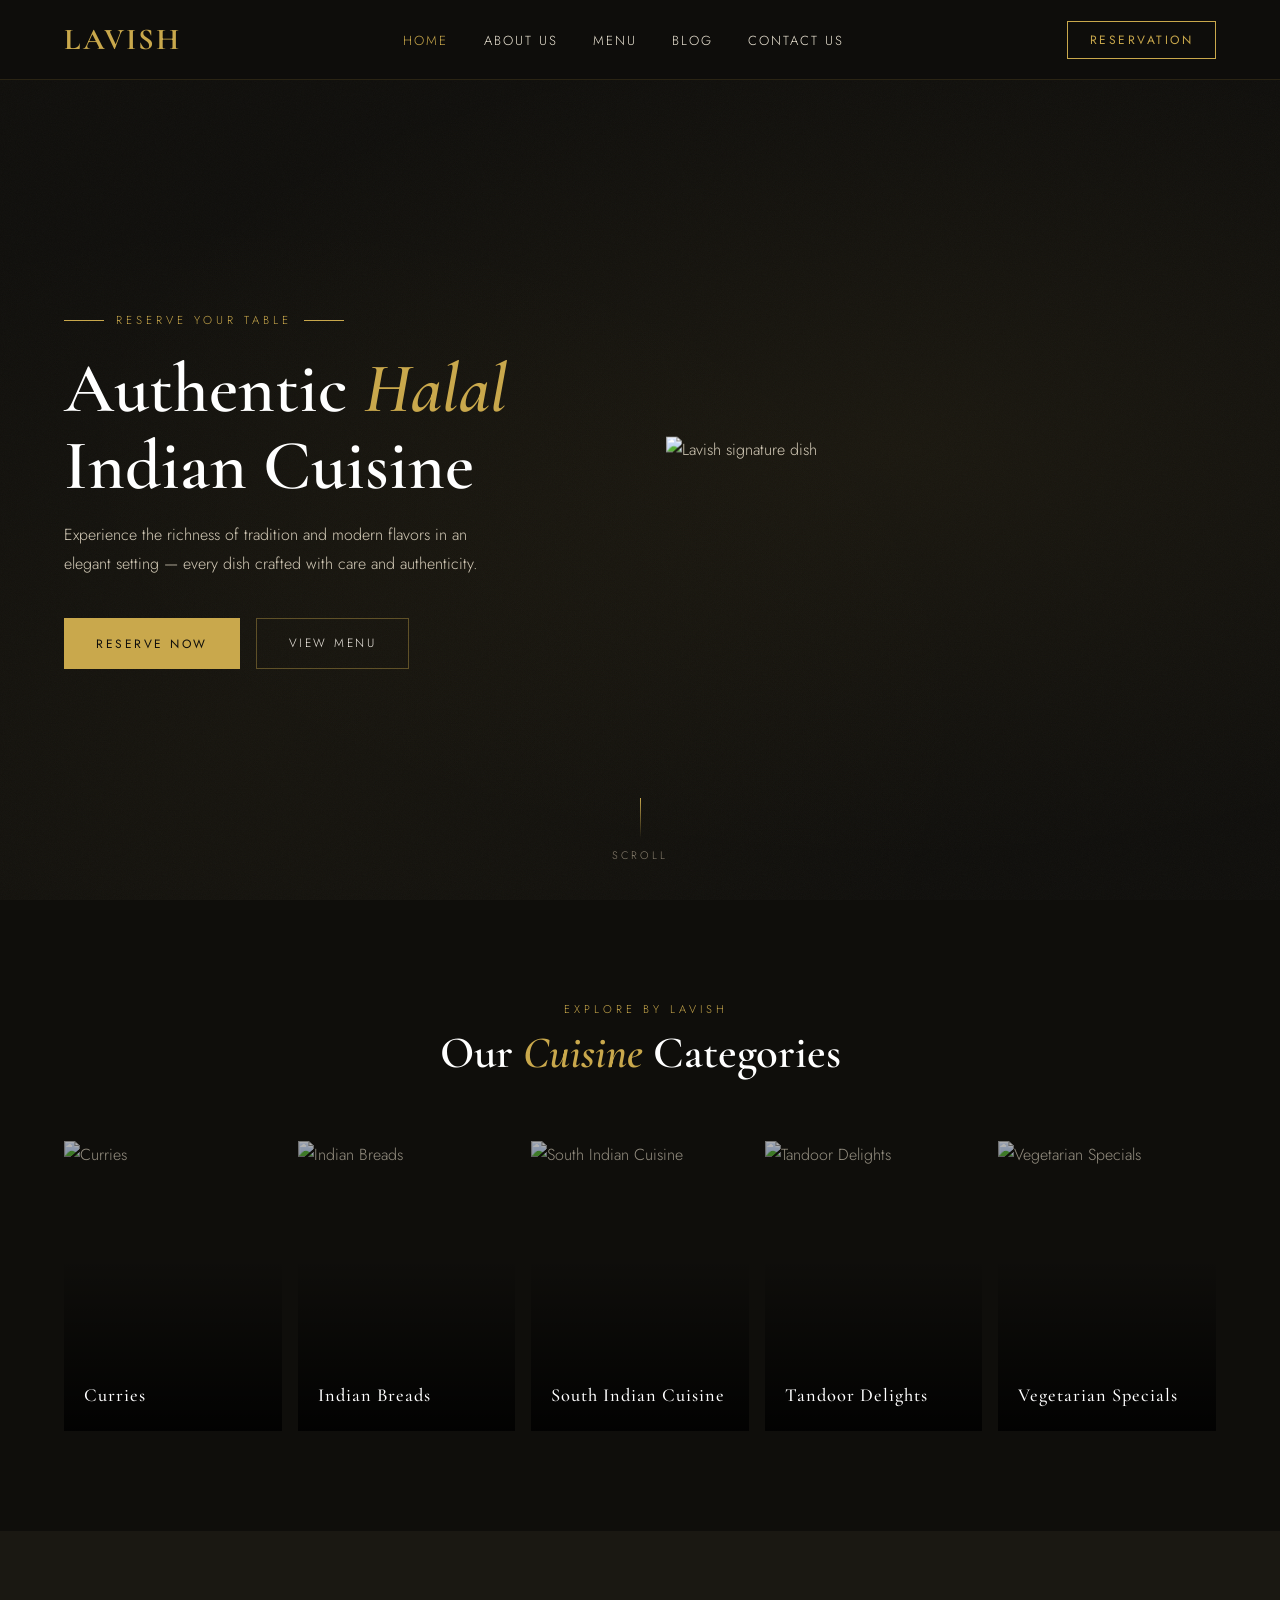
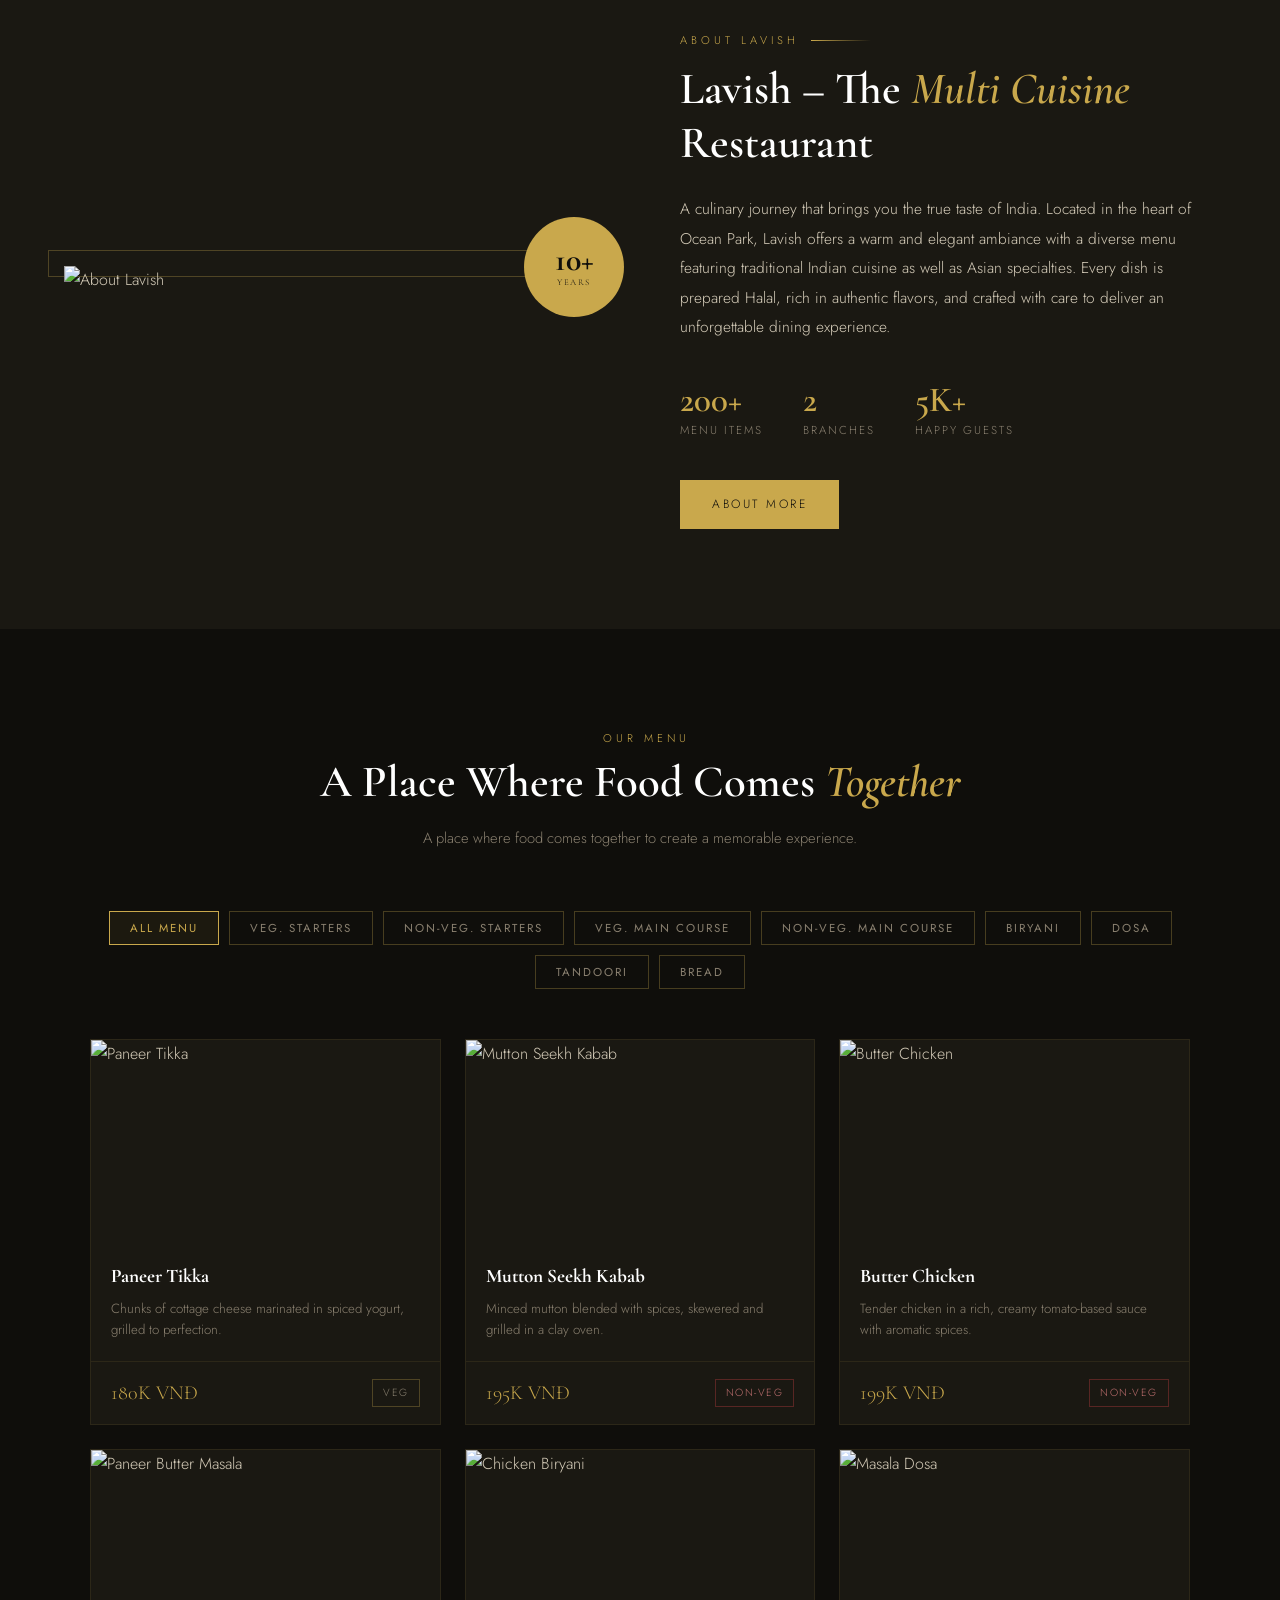
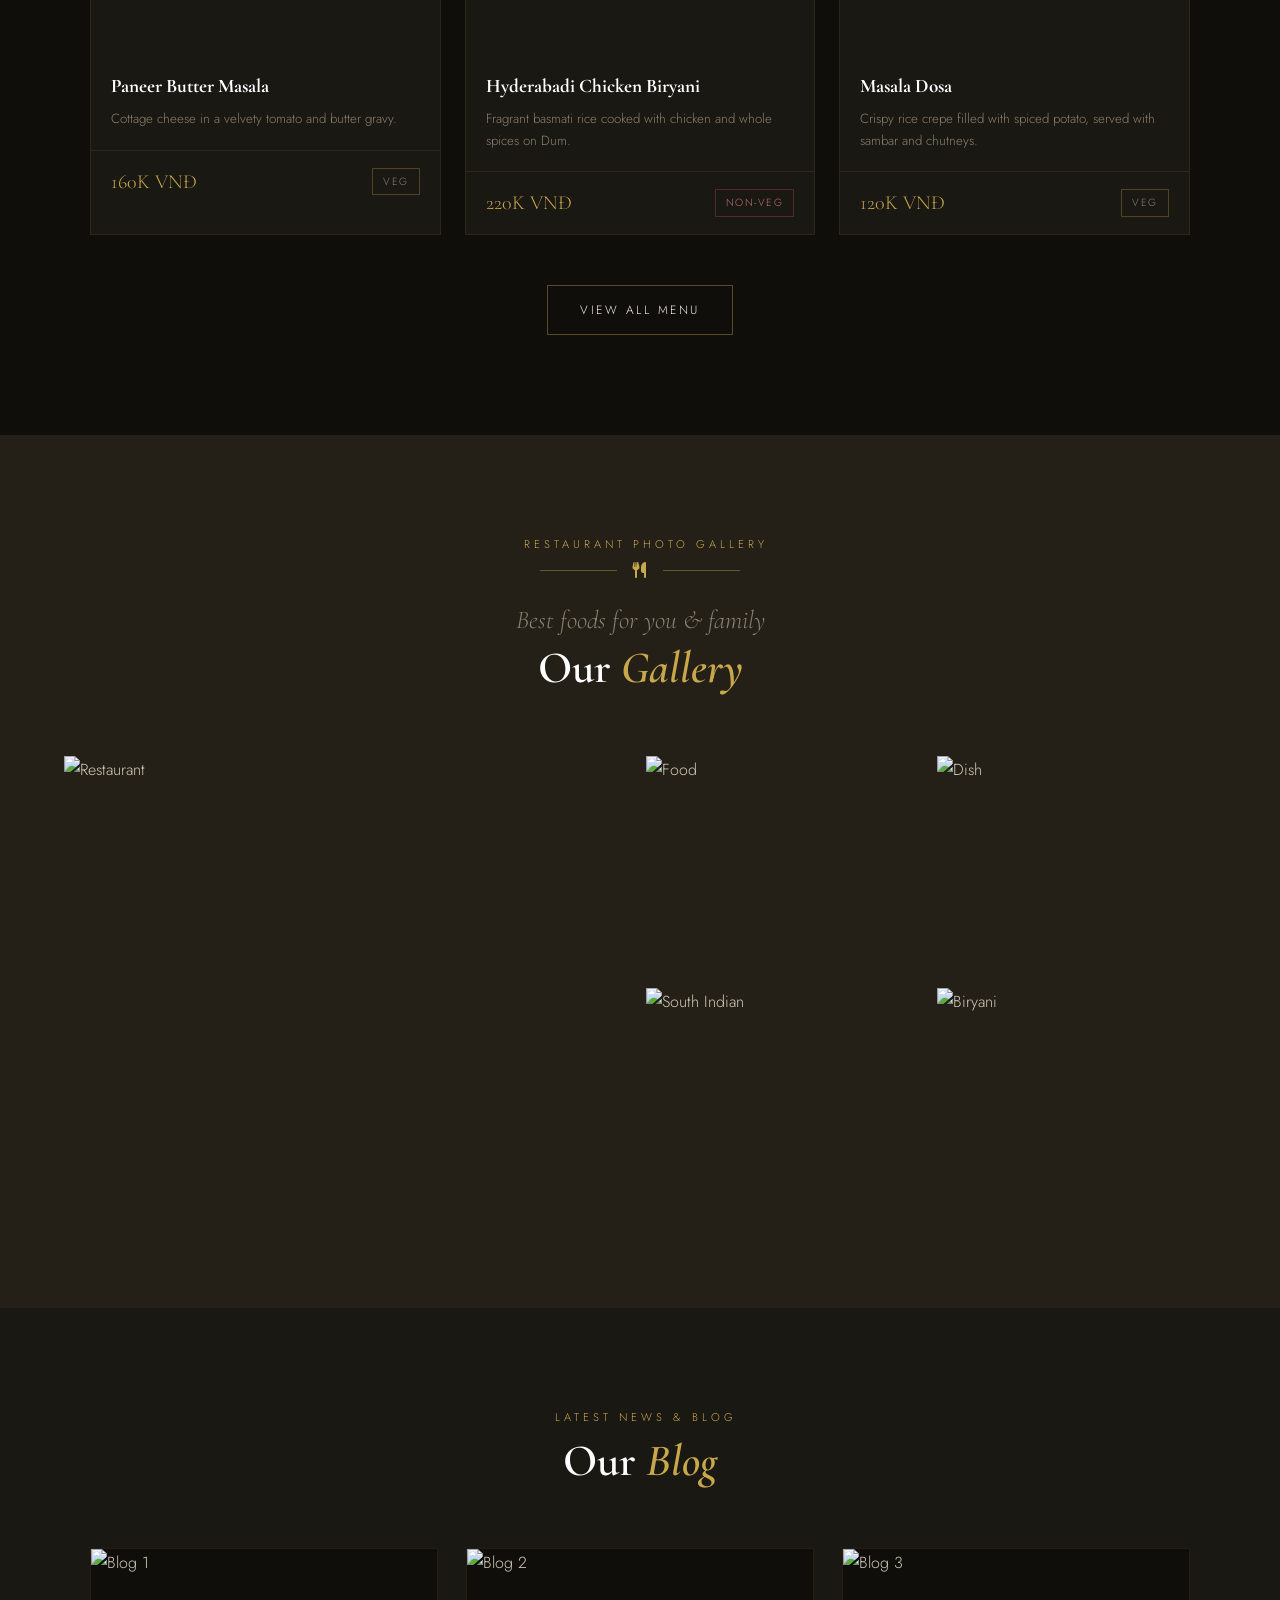
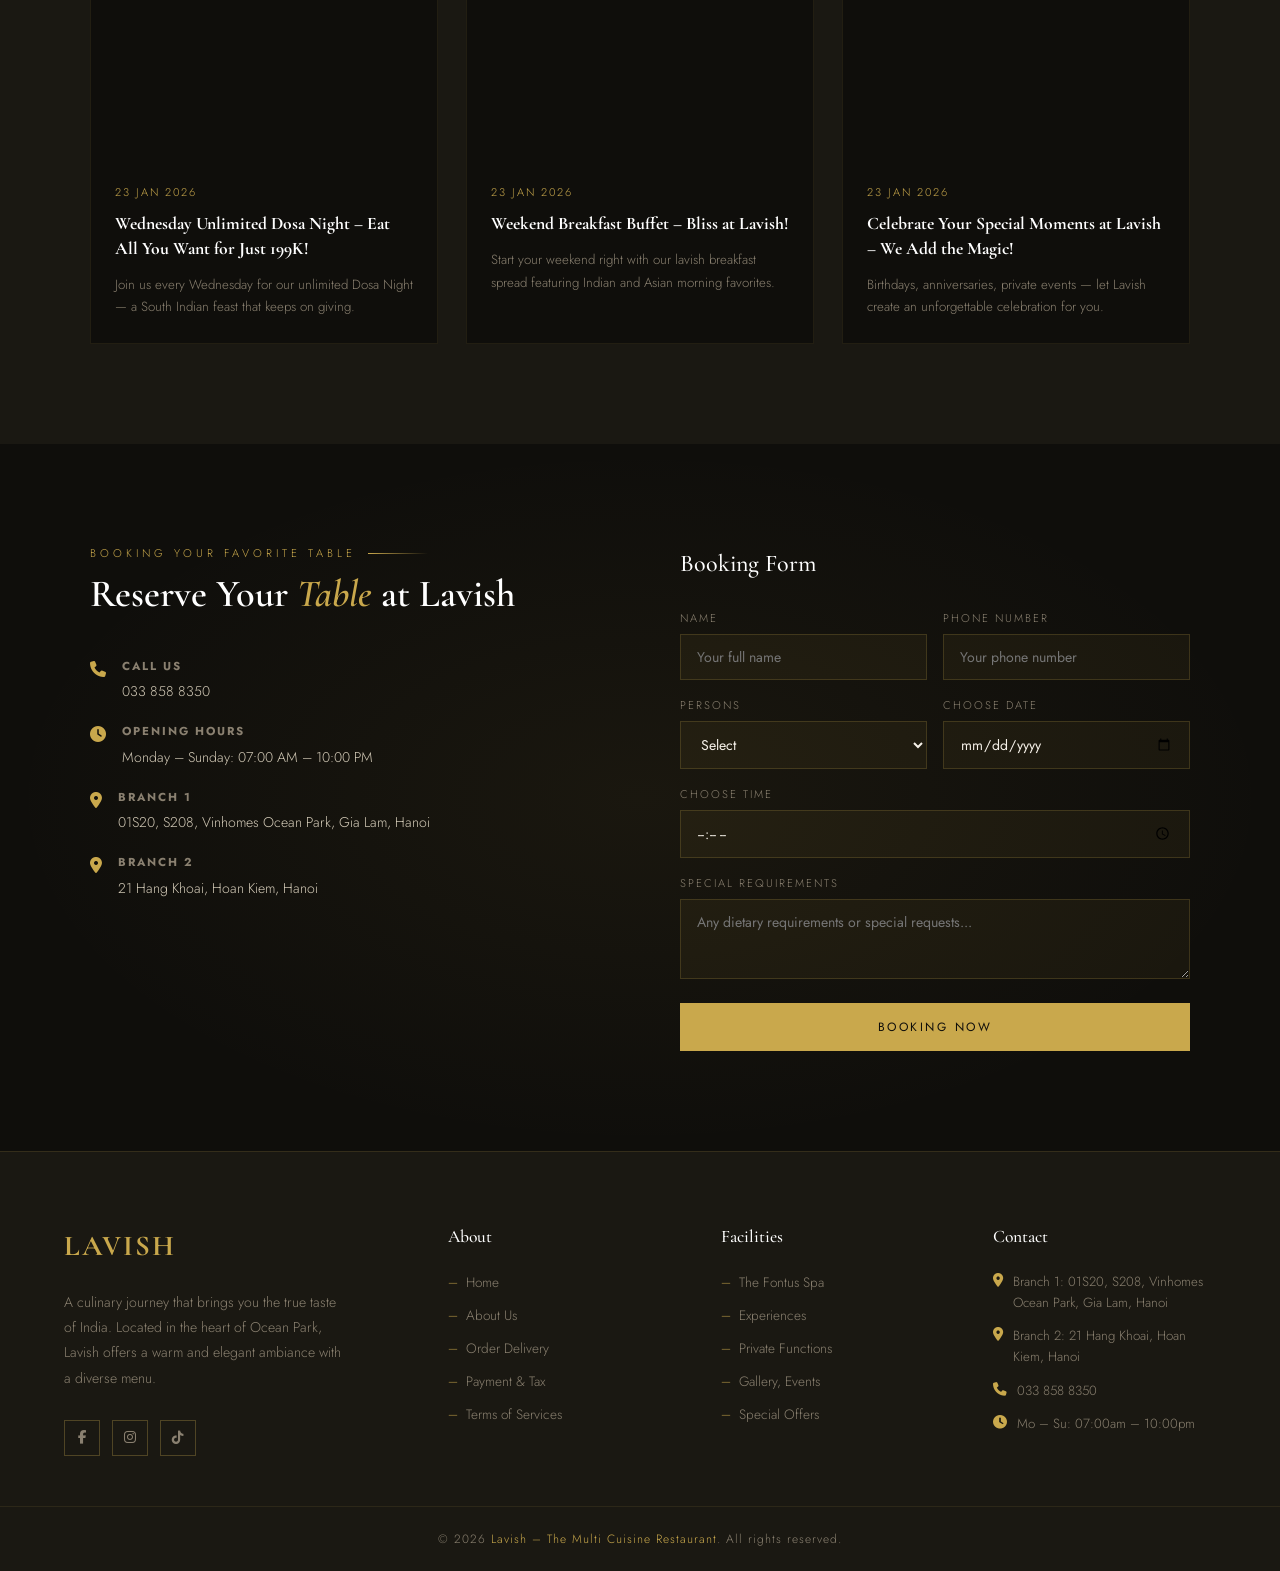
==== index.html @ af203fec "Add files via upload Testing" ====
<!DOCTYPE html>
<html lang="en">

<head>
  <meta charset="UTF-8" />
  <meta name="viewport" content="width=device-width, initial-scale=1.0" />
  <title>Lavish – The Multi Cuisine Restaurant</title>
  <link
    href="https://fonts.googleapis.com/css2?family=Cormorant+Garamond:ital,wght@0,400;0,500;0,600;0,700;1,400;1,600&family=Jost:wght@300;400;500;600&display=swap"
    rel="stylesheet" />
  <link rel="stylesheet" href="https://cdnjs.cloudflare.com/ajax/libs/font-awesome/6.5.0/css/all.min.css" />
  <link rel="stylesheet" href="style.css" />
</head>

<body>

  <nav id="navbar">
    <div class="nav-logo"><span>LAVISH</span></div>
    <ul class="nav-links">
      <li><a href="index.html">Home</a></li>
      <li><a href="about.html">About Us</a></li>
      <li><a href="menu.html">Menu</a></li>
      <li><a href="blog.html">Blog</a></li>
      <li><a href="contact.html">Contact Us</a></li>
    </ul>
    <button class="nav-reserve" onclick="openModal()">RESERVATION</button>
    <div class="hamburger" onclick="toggleMobile()"><span></span><span></span><span></span></div>
  </nav>

  <!-- HERO -->
  <section class="hero" id="home">
    <div class="hero-bg"></div>
    <div class="hero-grain"></div>
    <div class="hero-content">
      <div class="hero-eyebrow"><span>Reserve Your Table</span></div>
      <h1>Authentic <em>Halal</em><br>Indian Cuisine</h1>
      <p>Experience the richness of tradition and modern flavors in an elegant setting — every dish crafted with care
        and authenticity.</p>
      <div class="hero-btns">
        <button class="btn-primary" onclick="openModal()">Reserve Now</button>
        <a href="menu.html" class="btn-outline">View Menu</a>
      </div>
    </div>
    <div class="hero-image">
      <img src="images/img-best.png" alt="Lavish signature dish" />
    </div>
    <div class="hero-scroll">
      <div class="scroll-line"></div><span>Scroll</span>
    </div>
  </section>

  <!-- EXPLORE -->
  <section class="explore" id="explore">
    <div class="explore-header reveal">
      <div class="section-eyebrow"><span>Explore by Lavish</span></div>
      <h2 class="section-title">Our <em>Cuisine</em> Categories</h2>
    </div>
    <div class="explore-grid reveal">
      <div class="explore-card">
        <img src="images/Curries-1.jpg" alt="Curries" />
        <div class="explore-card-overlay">
          <h3>Curries</h3>
        </div>
      </div>
      <div class="explore-card">
        <img src="images/Indian-breads-2.jpg" alt="Indian Breads" />
        <div class="explore-card-overlay">
          <h3>Indian Breads</h3>
        </div>
      </div>
      <div class="explore-card">
        <img src="images/South-Indian-Cuisine-3.jpg" alt="South Indian Cuisine" />
        <div class="explore-card-overlay">
          <h3>South Indian Cuisine</h3>
        </div>
      </div>
      <div class="explore-card">
        <img src="images/Tandoor-Delights-1.jpg" alt="Tandoor Delights" />
        <div class="explore-card-overlay">
          <h3>Tandoor Delights</h3>
        </div>
      </div>
      <div class="explore-card">
        <img src="images/Vegetarian-Specials-1.jpg" alt="Vegetarian Specials" />
        <div class="explore-card-overlay">
          <h3>Vegetarian Specials</h3>
        </div>
      </div>
    </div>
  </section>

  <!-- ABOUT -->
  <section class="about" id="about">
    <div class="about-inner">
      <div class="about-image reveal">
        <img src="images/Group-1000002302-scaled.jpg" alt="About Lavish" />
        <div class="about-badge"><span class="num">10+</span><span class="label">Years</span></div>
      </div>
      <div class="about-text reveal">
        <div class="section-eyebrow"><span>About Lavish</span></div>
        <h2 class="section-title">Lavish – The <em>Multi Cuisine</em> Restaurant</h2>
        <p>A culinary journey that brings you the true taste of India. Located in the heart of Ocean Park, Lavish offers
          a warm and elegant ambiance with a diverse menu featuring traditional Indian cuisine as well as Asian
          specialties. Every dish is prepared Halal, rich in authentic flavors, and crafted with care to deliver an
          unforgettable dining experience.</p>
        <div class="about-stats">
          <div class="stat-item">
            <div class="stat-num">200+</div>
            <div class="stat-label">Menu Items</div>
          </div>
          <div class="stat-item">
            <div class="stat-num">2</div>
            <div class="stat-label">Branches</div>
          </div>
          <div class="stat-item">
            <div class="stat-num">5K+</div>
            <div class="stat-label">Happy Guests</div>
          </div>
        </div>
        <a href="about.html" class="btn-primary">About More</a>
      </div>
    </div>
  </section>

  <!-- MENU PREVIEW -->
  <section class="menu-section" id="menu">
    <div class="menu-header reveal">
      <div class="section-eyebrow"><span>Our Menu</span></div>
      <h2 class="section-title">A Place Where Food Comes <em>Together</em></h2>
      <p>A place where food comes together to create a memorable experience.</p>
    </div>
    <div class="menu-tags reveal">
      <button class="menu-tag active" data-filter="all">All Menu</button>
      <button class="menu-tag" data-filter="veg starters">Veg. Starters</button>
      <button class="menu-tag" data-filter="non veg starters">Non-Veg. Starters</button>
      <button class="menu-tag" data-filter="veg main course">Veg. Main Course</button>
      <button class="menu-tag" data-filter="non veg main course">Non-Veg. Main Course</button>
      <button class="menu-tag" data-filter="biryani">Biryani</button>
      <button class="menu-tag" data-filter="dosa">Dosa</button>
      <button class="menu-tag" data-filter="tandoori">Tandoori</button>
      <button class="menu-tag" data-filter="bread">Bread</button>
    </div>
    <div class="menu-grid reveal">
      <div class="menu-card" data-category="veg starters">
        <div class="menu-card-img"><img src="images/paneer-tikka.png" alt="Paneer Tikka" /></div>
        <div class="menu-card-body">
          <h4>Paneer Tikka</h4>
          <p>Chunks of cottage cheese marinated in spiced yogurt, grilled to perfection.</p>
        </div>
        <div class="menu-card-footer"><span class="menu-price">180K VNĐ</span><span class="menu-tag-badge">Veg</span>
        </div>
      </div>
      <div class="menu-card" data-category="non veg starters">
        <div class="menu-card-img"><img src="images/mutton-seek-kebab.png" alt="Mutton Seekh Kabab" /></div>
        <div class="menu-card-body">
          <h4>Mutton Seekh Kabab</h4>
          <p>Minced mutton blended with spices, skewered and grilled in a clay oven.</p>
        </div>
        <div class="menu-card-footer"><span class="menu-price">195K VNĐ</span><span
            class="menu-tag-badge non-veg">Non-Veg</span></div>
      </div>
      <div class="menu-card" data-category="non veg main course">
        <div class="menu-card-img"><img src="images/butter-chicken-masala.png" alt="Butter Chicken" /></div>
        <div class="menu-card-body">
          <h4>Butter Chicken</h4>
          <p>Tender chicken in a rich, creamy tomato-based sauce with aromatic spices.</p>
        </div>
        <div class="menu-card-footer"><span class="menu-price">199K VNĐ</span><span
            class="menu-tag-badge non-veg">Non-Veg</span></div>
      </div>
      <div class="menu-card" data-category="veg main course">
        <div class="menu-card-img"><img src="images/paneer-butter-masala.png" alt="Paneer Butter Masala" /></div>
        <div class="menu-card-body">
          <h4>Paneer Butter Masala</h4>
          <p>Cottage cheese in a velvety tomato and butter gravy.</p>
        </div>
        <div class="menu-card-footer"><span class="menu-price">160K VNĐ</span><span class="menu-tag-badge">Veg</span>
        </div>
      </div>
      <div class="menu-card" data-category="biryani">
        <div class="menu-card-img"><img src="images/chicken-biryani.png" alt="Chicken Biryani" /></div>
        <div class="menu-card-body">
          <h4>Hyderabadi Chicken Biryani</h4>
          <p>Fragrant basmati rice cooked with chicken and whole spices on Dum.</p>
        </div>
        <div class="menu-card-footer"><span class="menu-price">220K VNĐ</span><span
            class="menu-tag-badge non-veg">Non-Veg</span></div>
      </div>
      <div class="menu-card" data-category="dosa">
        <div class="menu-card-img"><img src="images/Masala-Dosa-1.png" alt="Masala Dosa" /></div>
        <div class="menu-card-body">
          <h4>Masala Dosa</h4>
          <p>Crispy rice crepe filled with spiced potato, served with sambar and chutneys.</p>
        </div>
        <div class="menu-card-footer"><span class="menu-price">120K VNĐ</span><span class="menu-tag-badge">Veg</span>
        </div>
      </div>
    </div>
    <div class="menu-view-all reveal"><a href="menu.html" class="btn-outline">View All Menu</a></div>
  </section>

  <!-- GALLERY -->
  <section class="gallery" id="gallery">
    <div class="gallery-header reveal">
      <div class="section-eyebrow"><span>Restaurant Photo Gallery</span></div>
      <div class="gold-divider"><i class="fas fa-utensils"></i></div>
      <p
        style="font-family:var(--font-display);font-size:clamp(1.2rem,2vw,1.6rem);color:var(--text-muted);font-style:italic;">
        Best foods for you &amp; family</p>
      <h2 class="section-title">Our <em>Gallery</em></h2>
    </div>
    <div class="gallery-grid reveal">
      <div class="gallery-item"><img src="images/Group-1000002302-scaled.jpg" alt="Restaurant" />
        <div class="gallery-overlay"><i class="fas fa-expand"></i></div>
      </div>
      <div class="gallery-item"><img src="images/Tandoor-Delights-1.jpg" alt="Food" />
        <div class="gallery-overlay"><i class="fas fa-expand"></i></div>
      </div>
      <div class="gallery-item"><img src="images/Vegetarian-Specials-1.jpg" alt="Dish" />
        <div class="gallery-overlay"><i class="fas fa-expand"></i></div>
      </div>
      <div class="gallery-item"><img src="images/South-Indian-Cuisine-3.jpg" alt="South Indian" />
        <div class="gallery-overlay"><i class="fas fa-expand"></i></div>
      </div>
      <div class="gallery-item"><img src="images/chicken-biryani.png" alt="Biryani" />
        <div class="gallery-overlay"><i class="fas fa-expand"></i></div>
      </div>
    </div>
  </section>

  <!-- BLOG -->
  <section class="blog" id="blog">
    <div class="blog-header reveal">
      <div class="section-eyebrow"><span>Latest News &amp; Blog</span></div>
      <h2 class="section-title">Our <em>Blog</em></h2>
    </div>
    <div class="blog-grid reveal">
      <div class="blog-card">
        <div class="blog-card-img"><img src="images/blog-3.jpg" alt="Blog 1" />
        </div>
        <div class="blog-card-body">
          <div class="blog-date">23 Jan 2026</div>
          <h4><a href="blog.html">Wednesday Unlimited Dosa Night – Eat All You Want for Just 199K!</a></h4>
          <p>Join us every Wednesday for our unlimited Dosa Night — a South Indian feast that keeps on giving.</p>
        </div>
      </div>
      <div class="blog-card">
        <div class="blog-card-img"><img src="images/blog-2.jpg" alt="Blog 2" />
        </div>
        <div class="blog-card-body">
          <div class="blog-date">23 Jan 2026</div>
          <h4><a href="blog.html">Weekend Breakfast Buffet – Bliss at Lavish!</a></h4>
          <p>Start your weekend right with our lavish breakfast spread featuring Indian and Asian morning favorites.</p>
        </div>
      </div>
      <div class="blog-card">
        <div class="blog-card-img"><img src="images/blog-1.jpg" alt="Blog 3" />
        </div>
        <div class="blog-card-body">
          <div class="blog-date">23 Jan 2026</div>
          <h4><a href="blog.html">Celebrate Your Special Moments at Lavish – We Add the Magic!</a></h4>
          <p>Birthdays, anniversaries, private events — let Lavish create an unforgettable celebration for you.</p>
        </div>
      </div>
    </div>
  </section>

  <!-- BOOKING -->
  <section class="booking" id="contact">
    <div class="booking-inner">
      <div class="booking-info reveal">
        <div class="section-eyebrow"><span>Booking Your Favorite Table</span></div>
        <h2>Reserve Your <em>Table</em> at Lavish</h2>
        <div class="booking-details">
          <div class="booking-detail-item"><i class="fas fa-phone"></i>
            <div>
              <h5>Call Us</h5>
              <p>033 858 8350</p>
            </div>
          </div>
          <div class="booking-detail-item"><i class="fas fa-clock"></i>
            <div>
              <h5>Opening Hours</h5>
              <p>Monday – Sunday: 07:00 AM – 10:00 PM</p>
            </div>
          </div>
          <div class="booking-detail-item"><i class="fas fa-map-marker-alt"></i>
            <div>
              <h5>Branch 1</h5>
              <p>01S20, S208, Vinhomes Ocean Park, Gia Lam, Hanoi</p>
            </div>
          </div>
          <div class="booking-detail-item"><i class="fas fa-map-marker-alt"></i>
            <div>
              <h5>Branch 2</h5>
              <p>21 Hang Khoai, Hoan Kiem, Hanoi</p>
            </div>
          </div>
        </div>
      </div>
      <div class="booking-form reveal">
        <h3>Booking Form</h3>
        <div class="form-row">
          <div class="form-group"><label>Name</label><input type="text" placeholder="Your full name" /></div>
          <div class="form-group"><label>Phone Number</label><input type="tel" placeholder="Your phone number" /></div>
        </div>
        <div class="form-row">
          <div class="form-group"><label>Persons</label><select>
              <option value="">Select</option>
              <option>1</option>
              <option>2</option>
              <option>3</option>
              <option>4</option>
              <option>5</option>
              <option>5+</option>
            </select></div>
          <div class="form-group"><label>Choose Date</label><input type="date" /></div>
        </div>
        <div class="form-group"><label>Choose Time</label><input type="time" min="07:00" max="22:00" /></div>
        <div class="form-group"><label>Special Requirements</label><textarea
            placeholder="Any dietary requirements or special requests..."></textarea></div>
        <button class="btn-book" onclick="handleBooking()">Booking Now</button>
      </div>
    </div>
  </section>

  <!-- FOOTER -->
  <footer>
    <div class="footer-main">
      <div class="footer-brand">
        <div class="footer-brand-name">LAVISH</div>
        <p>A culinary journey that brings you the true taste of India. Located in the heart of Ocean Park, Lavish offers
          a warm and elegant ambiance with a diverse menu.</p>
        <div class="social-links">
          <a href="https://www.facebook.com/LavishOceanPark" class="social-link" target="_blank"><i
              class="fab fa-facebook-f"></i></a>
          <a href="https://www.instagram.com/lavishthemulticuisine" class="social-link" target="_blank"><i
              class="fab fa-instagram"></i></a>
          <a href="https://www.tiktok.com/@lavishthemulticuisine" class="social-link" target="_blank"><i
              class="fab fa-tiktok"></i></a>
        </div>
      </div>
      <div class="footer-col">
        <h4>About</h4>
        <ul>
          <li><a href="index.html">Home</a></li>
          <li><a href="about.html">About Us</a></li>
          <li><a href="#">Order Delivery</a></li>
          <li><a href="#">Payment &amp; Tax</a></li>
          <li><a href="#">Terms of Services</a></li>
        </ul>
      </div>
      <div class="footer-col">
        <h4>Facilities</h4>
        <ul>
          <li><a href="#">The Fontus Spa</a></li>
          <li><a href="#">Experiences</a></li>
          <li><a href="#">Private Functions</a></li>
          <li><a href="#">Gallery, Events</a></li>
          <li><a href="#">Special Offers</a></li>
        </ul>
      </div>
      <div class="footer-col">
        <h4>Contact</h4>
        <div class="footer-contact-item"><i class="fas fa-map-marker-alt"></i><span>Branch 1: 01S20, S208, Vinhomes
            Ocean Park, Gia Lam, Hanoi</span></div>
        <div class="footer-contact-item"><i class="fas fa-map-marker-alt"></i><span>Branch 2: 21 Hang Khoai, Hoan Kiem,
            Hanoi</span></div>
        <div class="footer-contact-item"><i class="fas fa-phone"></i><span>033 858 8350</span></div>
        <div class="footer-contact-item"><i class="fas fa-clock"></i><span>Mo – Su: 07:00am – 10:00pm</span></div>
      </div>
    </div>
    <div class="footer-bottom">&copy; 2026 <a href="#">Lavish – The Multi Cuisine Restaurant</a>. All rights reserved.
    </div>
  </footer>

  <!-- MODAL -->
  <div class="modal-overlay" id="reservationModal" onclick="closeModalOutside(event)">
    <div class="modal">
      <button class="modal-close" onclick="closeModal()">&times;</button>
      <h3>Reserve Your Table</h3>
      <p>Fill in your details and we'll confirm your reservation shortly.</p>
      <div class="booking-form" style="gap:14px;">
        <div class="form-row">
          <div class="form-group"><label>Name</label><input type="text" placeholder="Your full name" /></div>
          <div class="form-group"><label>Phone</label><input type="tel" placeholder="Your phone" /></div>
        </div>
        <div class="form-row">
          <div class="form-group"><label>Persons</label><select>
              <option>1</option>
              <option>2</option>
              <option>3</option>
              <option>4</option>
              <option>5+</option>
            </select></div>
          <div class="form-group"><label>Date</label><input type="date" /></div>
        </div>
        <div class="form-group"><label>Time</label><input type="time" min="07:00" max="22:00" /></div>
        <div class="form-group"><label>Special Requirements</label><textarea placeholder="Any requests..."
            style="min-height:60px;"></textarea></div>
        <button class="btn-book" onclick="handleModalBooking()">Booking Now</button>
      </div>
    </div>
  </div>

  <script src="script.js"></script>
</body>

</html>
---- style.css ----
:root {
    --gold: #C9A84C;
    --gold-light: #e8c97a;
    --dark: #0f0e0b;
    --dark2: #1a1812;
    --dark3: #242018;
    --cream: #f5f0e8;
    --cream2: #ede6d6;
    --text: #d4cbb8;
    --text-muted: #8a8070;
    --white: #ffffff;
    --font-display: 'Cormorant Garamond', serif;
    --font-body: 'Jost', sans-serif;
}

*,
*::before,
*::after {
    box-sizing: border-box;
    margin: 0;
    padding: 0;
}

html {
    scroll-behavior: smooth;
    scroll-padding-top: 80px;
}

body {
    background: var(--dark);
    color: var(--text);
    font-family: var(--font-body);
    font-weight: 300;
    line-height: 1.7;
    overflow-x: hidden;
}

nav {
    position: fixed;
    top: 0;
    left: 0;
    right: 0;
    z-index: 1000;
    display: flex;
    align-items: center;
    justify-content: space-between;
    padding: 0 5%;
    height: 80px;
    background: rgba(15, 14, 11, 0.92);
    backdrop-filter: blur(12px);
    border-bottom: 1px solid rgba(201, 168, 76, 0.15);
    transition: all 0.4s;
}

nav.scrolled {
    height: 64px;
    background: rgba(10, 9, 7, 0.97);
}

.nav-logo span {
    font-family: var(--font-display);
    font-size: 1.9rem;
    font-weight: 700;
    color: var(--gold);
    letter-spacing: 2px;
}

.nav-links {
    display: flex;
    gap: 2.2rem;
    list-style: none;
}

.nav-links a {
    color: var(--cream2);
    font-size: 0.82rem;
    letter-spacing: 2px;
    text-transform: uppercase;
    text-decoration: none;
    position: relative;
    padding-bottom: 4px;
    transition: color 0.3s;
}

.nav-links a::after {
    content: '';
    position: absolute;
    bottom: 0;
    left: 0;
    width: 0;
    height: 1px;
    background: var(--gold);
    transition: width 0.3s;
}

.nav-links a:hover {
    color: var(--gold);
}

.nav-links a:hover::after {
    width: 100%;
}

.nav-reserve {
    background: transparent;
    border: 1px solid var(--gold);
    color: var(--gold);
    font-family: var(--font-body);
    font-size: 0.75rem;
    letter-spacing: 2.5px;
    text-transform: uppercase;
    padding: 9px 22px;
    cursor: pointer;
    transition: all 0.3s;
}

.nav-reserve:hover {
    background: var(--gold);
    color: var(--dark);
}

.hamburger {
    display: none;
    flex-direction: column;
    gap: 5px;
    cursor: pointer;
}

.hamburger span {
    width: 24px;
    height: 1px;
    background: var(--cream);
    transition: all 0.3s;
}

.hero {
    min-height: 100vh;
    position: relative;
    display: flex;
    align-items: center;
    background: var(--dark);
    overflow: hidden;
    padding: 80px 5% 0;
}

.hero-bg {
    position: absolute;
    inset: 0;
    background: radial-gradient(ellipse at 70% 50%, rgba(201, 168, 76, 0.06) 0%, transparent 65%), radial-gradient(ellipse at 20% 80%, rgba(201, 168, 76, 0.04) 0%, transparent 50%);
}

.hero-grain {
    position: absolute;
    inset: 0;
    opacity: 0.035;
    background-image: url("data:image/svg+xml,%3Csvg viewBox='0 0 256 256' xmlns='http://www.w3.org/2000/svg'%3E%3Cfilter id='n'%3E%3CfeTurbulence type='fractalNoise' baseFrequency='0.9' numOctaves='4'/%3E%3C/filter%3E%3Crect width='100%25' height='100%25' filter='url(%23n)'/%3E%3C/svg%3E");
    background-size: 200px;
}

.hero-content {
    position: relative;
    z-index: 2;
    max-width: 560px;
    animation: fadeUp 1s ease 0.3s both;
}

.hero-eyebrow {
    display: flex;
    align-items: center;
    gap: 12px;
    margin-bottom: 1.2rem;
}

.hero-eyebrow::before,
.hero-eyebrow::after {
    content: '';
    flex: 1;
    height: 1px;
    background: var(--gold);
    max-width: 40px;
}

.hero-eyebrow span {
    font-size: 0.72rem;
    letter-spacing: 4px;
    text-transform: uppercase;
    color: var(--gold);
}

.hero h1 {
    font-family: var(--font-display);
    font-size: clamp(2.8rem, 5.5vw, 5rem);
    font-weight: 600;
    line-height: 1.1;
    color: var(--white);
    margin-bottom: 1rem;
}

.hero h1 em {
    color: var(--gold);
    font-style: italic;
}

.hero p {
    font-size: 1rem;
    color: var(--text);
    max-width: 440px;
    margin-bottom: 2.5rem;
    line-height: 1.8;
}

.hero-btns {
    display: flex;
    gap: 1rem;
    flex-wrap: wrap;
}

.btn-primary {
    background: var(--gold);
    color: var(--dark);
    font-family: var(--font-body);
    font-size: 0.75rem;
    letter-spacing: 2.5px;
    text-transform: uppercase;
    padding: 14px 32px;
    border: none;
    cursor: pointer;
    transition: all 0.3s;
    text-decoration: none;
    display: inline-block;
}

.btn-primary:hover {
    background: var(--gold-light);
}

.btn-outline {
    background: transparent;
    color: var(--cream);
    border: 1px solid rgba(201, 168, 76, 0.4);
    font-family: var(--font-body);
    font-size: 0.75rem;
    letter-spacing: 2.5px;
    text-transform: uppercase;
    padding: 14px 32px;
    cursor: pointer;
    transition: all 0.3s;
    text-decoration: none;
    display: inline-block;
}

.btn-outline:hover {
    border-color: var(--gold);
    color: var(--gold);
}

.hero-image {
    position: absolute;
    right: 3%;
    top: 50%;
    transform: translateY(-50%);
    width: clamp(340px, 45%, 620px);
    animation: fadeIn 1.2s ease 0.6s both;
}

.hero-image img {
    width: 100%;
    filter: drop-shadow(0 30px 80px rgba(201, 168, 76, 0.15));
}

.hero-scroll {
    position: absolute;
    bottom: 36px;
    left: 50%;
    transform: translateX(-50%);
    display: flex;
    flex-direction: column;
    align-items: center;
    gap: 8px;
    color: var(--text-muted);
    font-size: 0.68rem;
    letter-spacing: 3px;
    text-transform: uppercase;
    animation: fadeIn 2s ease 1s both;
}

.scroll-line {
    width: 1px;
    height: 40px;
    background: linear-gradient(to bottom, var(--gold), transparent);
    animation: scrollPulse 2s ease-in-out infinite;
}

.section-eyebrow {
    display: flex;
    align-items: center;
    gap: 12px;
    margin-bottom: 0.5rem;
}

.section-eyebrow span {
    font-size: 0.7rem;
    letter-spacing: 4px;
    text-transform: uppercase;
    color: var(--gold);
}

.section-eyebrow::after {
    content: '';
    flex: 1;
    height: 1px;
    background: linear-gradient(to right, var(--gold), transparent);
    max-width: 60px;
}

.section-title {
    font-family: var(--font-display);
    font-size: clamp(2rem, 3.5vw, 3rem);
    font-weight: 600;
    color: var(--white);
    line-height: 1.2;
}

.section-title em {
    color: var(--gold);
    font-style: italic;
}

.explore {
    padding: 100px 5%;
    background: var(--dark);
}

.explore-header {
    text-align: center;
    margin-bottom: 60px;
}

.explore-header .section-eyebrow {
    justify-content: center;
}

.explore-header .section-eyebrow::after {
    display: none;
}

.explore-header .section-eyebrow::before {
    content: '';
    height: 1px;
    max-width: 60px;
    background: linear-gradient(to left, var(--gold), transparent);
}

.explore-grid {
    display: grid;
    grid-template-columns: repeat(5, 1fr);
    gap: 16px;
}

.explore-card {
    position: relative;
    overflow: hidden;
    cursor: pointer;
    aspect-ratio: 3/4;
}

.explore-card img {
    width: 100%;
    height: 100%;
    object-fit: cover;
    transition: transform 0.6s ease;
    filter: brightness(0.7);
}

.explore-card:hover img {
    transform: scale(1.08);
    filter: brightness(0.5);
}

.explore-card-overlay {
    position: absolute;
    inset: 0;
    background: linear-gradient(to top, rgba(0, 0, 0, 0.85) 0%, transparent 60%);
    display: flex;
    align-items: flex-end;
    padding: 20px;
    transition: background 0.4s;
}

.explore-card:hover .explore-card-overlay {
    background: linear-gradient(to top, rgba(201, 168, 76, 0.35) 0%, rgba(0, 0, 0, 0.6) 100%);
}

.explore-card h3 {
    font-family: var(--font-display);
    font-size: 1.15rem;
    font-weight: 500;
    color: var(--white);
    letter-spacing: 1px;
}

.about {
    padding: 100px 5%;
    background: var(--dark2);
}

.about-inner {
    display: grid;
    grid-template-columns: 1fr 1fr;
    gap: 80px;
    align-items: center;
    max-width: 1200px;
    margin: 0 auto;
}

.about-image {
    position: relative;
}

.about-image::before {
    content: '';
    position: absolute;
    top: -16px;
    left: -16px;
    right: 16px;
    bottom: 16px;
    border: 1px solid rgba(201, 168, 76, 0.3);
    z-index: 0;
}

.about-image img {
    width: 100%;
    object-fit: cover;
    position: relative;
    z-index: 1;
}

.about-badge {
    position: absolute;
    bottom: -24px;
    right: -24px;
    z-index: 2;
    background: var(--gold);
    color: var(--dark);
    width: 100px;
    height: 100px;
    border-radius: 50%;
    display: flex;
    flex-direction: column;
    align-items: center;
    justify-content: center;
    font-family: var(--font-display);
}

.about-badge .num {
    font-size: 2rem;
    font-weight: 700;
    line-height: 1;
}

.about-badge .label {
    font-size: 0.55rem;
    letter-spacing: 1.5px;
    text-transform: uppercase;
}

.about-text .section-eyebrow {
    margin-bottom: 0.8rem;
}

.about-text p {
    color: var(--text);
    font-size: 0.97rem;
    margin: 1.5rem 0 2.5rem;
    line-height: 1.9;
}

.about-stats {
    display: flex;
    gap: 40px;
    margin-bottom: 2.5rem;
}

.stat-num {
    font-family: var(--font-display);
    font-size: 2.2rem;
    font-weight: 600;
    color: var(--gold);
    line-height: 1;
}

.stat-label {
    font-size: 0.72rem;
    letter-spacing: 2px;
    text-transform: uppercase;
    color: var(--text-muted);
    margin-top: 4px;
}

.menu-section {
    padding: 100px 5%;
    background: var(--dark);
}

.menu-header {
    text-align: center;
    margin-bottom: 60px;
}

.menu-header .section-eyebrow {
    justify-content: center;
}

.menu-header .section-eyebrow::after {
    display: none;
}

.menu-header .section-eyebrow::before {
    content: '';
    height: 1px;
    max-width: 60px;
    background: linear-gradient(to left, var(--gold), transparent);
}

.menu-header p {
    color: var(--text-muted);
    max-width: 480px;
    margin: 1rem auto 0;
    font-size: 0.92rem;
}

.menu-tags {
    display: flex;
    flex-wrap: wrap;
    gap: 10px;
    justify-content: center;
    margin-bottom: 50px;
}

.menu-tags-scroll {
    display: flex;
    gap: 10px;
    overflow-x: auto;
    padding-bottom: 10px;
    margin-bottom: 50px;
    -webkit-overflow-scrolling: touch;
    scrollbar-width: none;
}

.menu-tags-scroll::-webkit-scrollbar {
    display: none;
}

.menu-tag {
    border: 1px solid rgba(201, 168, 76, 0.3);
    color: var(--text-muted);
    font-size: 0.72rem;
    letter-spacing: 2px;
    text-transform: uppercase;
    padding: 8px 20px;
    cursor: pointer;
    transition: all 0.3s;
    background: transparent;
    font-family: var(--font-body);
    white-space: nowrap;
    flex-shrink: 0;
}

.menu-tag:hover,
.menu-tag.active {
    border-color: var(--gold);
    color: var(--gold);
    background: rgba(201, 168, 76, 0.07);
}

.menu-grid {
    display: grid;
    grid-template-columns: repeat(3, 1fr);
    gap: 24px;
    max-width: 1100px;
    margin: 0 auto;
}

.menu-card {
    background: var(--dark2);
    border: 1px solid rgba(201, 168, 76, 0.1);
    overflow: hidden;
    transition: border-color 0.3s, transform 0.3s, opacity 0.3s;
}

.menu-card:hover {
    border-color: rgba(201, 168, 76, 0.4);
    transform: translateY(-4px);
}

.menu-card-img {
    height: 200px;
    overflow: hidden;
}

.menu-card-img img {
    width: 100%;
    height: 100%;
    object-fit: cover;
    transition: transform 0.5s;
}

.menu-card:hover .menu-card-img img {
    transform: scale(1.06);
}

.menu-card-body {
    padding: 20px;
}

.menu-card-body h4 {
    font-family: var(--font-display);
    font-size: 1.2rem;
    color: var(--white);
    margin-bottom: 6px;
}

.menu-card-body p {
    font-size: 0.83rem;
    color: var(--text-muted);
    line-height: 1.6;
}

.menu-card-footer {
    display: flex;
    align-items: center;
    justify-content: space-between;
    padding: 14px 20px;
    border-top: 1px solid rgba(201, 168, 76, 0.1);
}

.menu-price {
    font-family: var(--font-display);
    font-size: 1.25rem;
    color: var(--gold);
}

.menu-tag-badge {
    font-size: 0.65rem;
    letter-spacing: 1.5px;
    text-transform: uppercase;
    border: 1px solid rgba(201, 168, 76, 0.3);
    color: var(--text-muted);
    padding: 4px 10px;
}

.menu-tag-badge.non-veg {
    border-color: rgba(180, 60, 60, 0.4);
    color: #c07070;
}

.menu-view-all {
    text-align: center;
    margin-top: 50px;
}

.gallery {
    padding: 100px 5%;
    background: var(--dark3);
}

.gallery-header {
    text-align: center;
    margin-bottom: 60px;
}

.gallery-header .section-eyebrow {
    justify-content: center;
}

.gallery-header .section-eyebrow::after {
    display: none;
}

.gallery-header .section-eyebrow::before {
    content: '';
    height: 1px;
    max-width: 60px;
    background: linear-gradient(to left, var(--gold), transparent);
}

.gallery-grid {
    display: grid;
    grid-template-columns: repeat(4, 1fr);
    grid-template-rows: 220px 220px;
    gap: 12px;
    max-width: 1200px;
    margin: 0 auto;
}

.gallery-item {
    overflow: hidden;
    position: relative;
    cursor: pointer;
}

.gallery-item:nth-child(1) {
    grid-column: span 2;
    grid-row: span 2;
}

.gallery-item img {
    width: 100%;
    height: 100%;
    object-fit: cover;
    transition: transform 0.6s;
    display: block;
}

.gallery-item:hover img {
    transform: scale(1.06);
}

.gallery-overlay {
    position: absolute;
    inset: 0;
    background: rgba(201, 168, 76, 0);
    display: flex;
    align-items: center;
    justify-content: center;
    transition: background 0.4s;
}

.gallery-item:hover .gallery-overlay {
    background: rgba(201, 168, 76, 0.15);
}

.gallery-overlay i {
    color: var(--white);
    font-size: 2rem;
    opacity: 0;
    transition: opacity 0.4s;
}

.gallery-item:hover .gallery-overlay i {
    opacity: 1;
}

.lightbox {
    position: fixed;
    inset: 0;
    z-index: 9998;
    background: rgba(0, 0, 0, 0.95);
    display: flex;
    align-items: center;
    justify-content: center;
    opacity: 0;
    pointer-events: none;
    transition: opacity 0.3s;
    backdrop-filter: blur(8px);
}

.lightbox.active {
    opacity: 1;
    pointer-events: all;
}

.lightbox img {
    max-width: 90vw;
    max-height: 85vh;
    object-fit: contain;
    border: 1px solid rgba(201, 168, 76, 0.2);
}

.lightbox-close {
    position: absolute;
    top: 20px;
    right: 28px;
    color: var(--cream);
    font-size: 2rem;
    cursor: pointer;
    background: none;
    border: none;
    transition: color 0.3s;
}

.lightbox-close:hover {
    color: var(--gold);
}

.lightbox-prev,
.lightbox-next {
    position: absolute;
    top: 50%;
    transform: translateY(-50%);
    background: rgba(201, 168, 76, 0.15);
    border: 1px solid rgba(201, 168, 76, 0.3);
    color: var(--gold);
    font-size: 1.4rem;
    padding: 14px 18px;
    cursor: pointer;
    transition: all 0.3s;
}

.lightbox-prev {
    left: 20px;
}

.lightbox-next {
    right: 20px;
}

.lightbox-prev:hover,
.lightbox-next:hover {
    background: rgba(201, 168, 76, 0.3);
}

.blog {
    padding: 100px 5%;
    background: var(--dark2);
}

.blog-header {
    text-align: center;
    margin-bottom: 60px;
}

.blog-header .section-eyebrow {
    justify-content: center;
}

.blog-header .section-eyebrow::after {
    display: none;
}

.blog-header .section-eyebrow::before {
    content: '';
    height: 1px;
    max-width: 60px;
    background: linear-gradient(to left, var(--gold), transparent);
}

.blog-grid {
    display: grid;
    grid-template-columns: repeat(3, 1fr);
    gap: 28px;
    max-width: 1100px;
    margin: 0 auto;
}

.blog-card {
    background: var(--dark);
    border: 1px solid rgba(201, 168, 76, 0.1);
    overflow: hidden;
    transition: border-color 0.3s, transform 0.3s;
}

.blog-card:hover {
    border-color: rgba(201, 168, 76, 0.35);
    transform: translateY(-4px);
}

.blog-card-img {
    height: 210px;
    overflow: hidden;
}

.blog-card-img img {
    width: 100%;
    height: 100%;
    object-fit: cover;
    transition: transform 0.5s;
}

.blog-card:hover .blog-card-img img {
    transform: scale(1.06);
}

.blog-card-body {
    padding: 24px;
}

.blog-date {
    font-size: 0.7rem;
    letter-spacing: 2px;
    text-transform: uppercase;
    color: var(--gold);
    margin-bottom: 10px;
}

.blog-card-body h4 {
    font-family: var(--font-display);
    font-size: 1.1rem;
    color: var(--white);
    line-height: 1.4;
    margin-bottom: 12px;
}

.blog-card-body h4 a {
    color: inherit;
    text-decoration: none;
    transition: color 0.3s;
}

.blog-card-body h4 a:hover {
    color: var(--gold);
}

.blog-card-body p {
    font-size: 0.83rem;
    color: var(--text-muted);
    line-height: 1.7;
}

.booking {
    padding: 100px 5%;
    background: var(--dark);
    position: relative;
    overflow: hidden;
}

.booking::before {
    content: '';
    position: absolute;
    inset: 0;
    background: radial-gradient(ellipse at center, rgba(201, 168, 76, 0.06) 0%, transparent 70%);
}

.booking-inner {
    display: grid;
    grid-template-columns: 1fr 1fr;
    gap: 80px;
    align-items: start;
    max-width: 1100px;
    margin: 0 auto;
    position: relative;
    z-index: 1;
}

.booking-info h2 {
    font-family: var(--font-display);
    font-size: clamp(2rem, 3vw, 2.8rem);
    color: var(--white);
    font-weight: 600;
    margin-bottom: 1.5rem;
    line-height: 1.2;
}

.booking-info h2 em {
    color: var(--gold);
    font-style: italic;
}

.booking-details {
    margin-top: 2.5rem;
    display: flex;
    flex-direction: column;
    gap: 18px;
}

.booking-detail-item {
    display: flex;
    gap: 16px;
    align-items: flex-start;
}

.booking-detail-item i {
    color: var(--gold);
    margin-top: 4px;
    font-size: 1rem;
}

.booking-detail-item h5 {
    font-size: 0.72rem;
    letter-spacing: 2px;
    text-transform: uppercase;
    color: var(--text-muted);
    margin-bottom: 4px;
}

.booking-detail-item p {
    font-size: 0.88rem;
    color: var(--text);
}

.booking-form {
    display: flex;
    flex-direction: column;
    gap: 16px;
}

.booking-form h3 {
    font-family: var(--font-display);
    font-size: 1.5rem;
    color: var(--white);
    margin-bottom: 8px;
    font-weight: 500;
}

.form-row {
    display: grid;
    grid-template-columns: 1fr 1fr;
    gap: 16px;
}

.form-group {
    display: flex;
    flex-direction: column;
    gap: 6px;
}

.form-group label {
    font-size: 0.7rem;
    letter-spacing: 2px;
    text-transform: uppercase;
    color: var(--text-muted);
}

.form-group input,
.form-group select,
.form-group textarea {
    background: rgba(201, 168, 76, 0.06);
    border: 1px solid rgba(201, 168, 76, 0.2);
    color: var(--cream);
    font-family: var(--font-body);
    font-size: 0.88rem;
    padding: 12px 16px;
    outline: none;
    transition: border-color 0.3s;
    width: 100%;
}

.form-group input:focus,
.form-group select:focus,
.form-group textarea:focus {
    border-color: var(--gold);
}

.form-group select option {
    background: var(--dark2);
}

.form-group textarea {
    resize: vertical;
    min-height: 80px;
}

.btn-book {
    background: var(--gold);
    color: var(--dark);
    border: none;
    font-family: var(--font-body);
    font-size: 0.75rem;
    letter-spacing: 2.5px;
    text-transform: uppercase;
    padding: 15px;
    cursor: pointer;
    transition: all 0.3s;
    margin-top: 8px;
    width: 100%;
}

.btn-book:hover {
    background: var(--gold-light);
}

footer {
    background: var(--dark2);
    border-top: 1px solid rgba(201, 168, 76, 0.15);
}

.footer-main {
    display: grid;
    grid-template-columns: 1.5fr 1fr 1fr 1fr;
    gap: 50px;
    padding: 70px 5% 50px;
    max-width: 1400px;
    margin: 0 auto;
}

.footer-brand p {
    font-size: 0.88rem;
    color: var(--text-muted);
    margin: 1.2rem 0 1.8rem;
    line-height: 1.8;
    max-width: 280px;
}

.footer-brand-name {
    font-family: var(--font-display);
    font-size: 1.8rem;
    font-weight: 700;
    color: var(--gold);
    letter-spacing: 2px;
}

.social-links {
    display: flex;
    gap: 12px;
}

.social-link {
    width: 36px;
    height: 36px;
    border: 1px solid rgba(201, 168, 76, 0.3);
    display: flex;
    align-items: center;
    justify-content: center;
    color: var(--text-muted);
    font-size: 0.85rem;
    text-decoration: none;
    transition: all 0.3s;
}

.social-link:hover {
    border-color: var(--gold);
    color: var(--gold);
    background: rgba(201, 168, 76, 0.08);
}

.footer-col h4 {
    font-family: var(--font-display);
    font-size: 1.1rem;
    color: var(--white);
    margin-bottom: 1.2rem;
    font-weight: 500;
}

.footer-col ul {
    list-style: none;
    display: flex;
    flex-direction: column;
    gap: 10px;
}

.footer-col ul li a {
    color: var(--text-muted);
    text-decoration: none;
    font-size: 0.85rem;
    transition: color 0.3s;
    display: flex;
    align-items: center;
    gap: 8px;
}

.footer-col ul li a:hover {
    color: var(--gold);
}

.footer-col ul li a::before {
    content: '—';
    color: var(--gold);
    font-size: 0.7rem;
}

.footer-contact-item {
    display: flex;
    gap: 10px;
    margin-bottom: 12px;
    align-items: flex-start;
}

.footer-contact-item i {
    color: var(--gold);
    margin-top: 3px;
    font-size: 0.85rem;
    flex-shrink: 0;
}

.footer-contact-item span {
    font-size: 0.83rem;
    color: var(--text-muted);
    line-height: 1.6;
}

.footer-bottom {
    border-top: 1px solid rgba(201, 168, 76, 0.1);
    padding: 22px 5%;
    text-align: center;
    font-size: 0.75rem;
    color: var(--text-muted);
    letter-spacing: 1px;
}

.footer-bottom a {
    color: var(--gold);
    text-decoration: none;
}

.modal-overlay {
    position: fixed;
    inset: 0;
    background: rgba(0, 0, 0, 0.85);
    z-index: 9999;
    display: flex;
    align-items: center;
    justify-content: center;
    opacity: 0;
    pointer-events: none;
    transition: opacity 0.4s;
    backdrop-filter: blur(4px);
}

.modal-overlay.active {
    opacity: 1;
    pointer-events: all;
}

.modal {
    background: var(--dark2);
    border: 1px solid rgba(201, 168, 76, 0.25);
    padding: 50px;
    max-width: 520px;
    width: 90%;
    transform: translateY(30px);
    transition: transform 0.4s;
    position: relative;
    max-height: 90vh;
    overflow-y: auto;
}

.modal-overlay.active .modal {
    transform: translateY(0);
}

.modal-close {
    position: absolute;
    top: 16px;
    right: 20px;
    background: none;
    border: none;
    color: var(--text-muted);
    font-size: 1.5rem;
    cursor: pointer;
    transition: color 0.3s;
}

.modal-close:hover {
    color: var(--gold);
}

.modal h3 {
    font-family: var(--font-display);
    font-size: 2rem;
    color: var(--white);
    margin-bottom: 8px;
}

.modal p {
    color: var(--text-muted);
    font-size: 0.85rem;
    margin-bottom: 28px;
}

.toast {
    position: fixed;
    bottom: 30px;
    left: 50%;
    transform: translateX(-50%) translateY(80px);
    background: var(--dark2);
    border: 1px solid rgba(201, 168, 76, 0.35);
    color: var(--cream);
    padding: 16px 28px;
    font-size: 0.85rem;
    letter-spacing: 0.5px;
    z-index: 99999;
    transition: transform 0.4s ease, opacity 0.4s;
    opacity: 0;
    white-space: nowrap;
    display: flex;
    align-items: center;
    gap: 10px;
}

.toast.show {
    transform: translateX(-50%) translateY(0);
    opacity: 1;
}

.toast i {
    color: var(--gold);
}

@keyframes fadeUp {
    from {
        opacity: 0;
        transform: translateY(30px);
    }

    to {
        opacity: 1;
        transform: translateY(0);
    }
}

@keyframes fadeIn {
    from {
        opacity: 0;
    }

    to {
        opacity: 1;
    }
}

@keyframes scrollPulse {

    0%,
    100% {
        opacity: 0.4;
    }

    50% {
        opacity: 1;
    }
}

.reveal {
    opacity: 0;
    transform: translateY(30px);
    transition: opacity 0.7s ease, transform 0.7s ease;
}

.reveal.visible {
    opacity: 1;
    transform: none;
}

.gold-divider {
    display: flex;
    align-items: center;
    gap: 16px;
    max-width: 200px;
    margin: 0 auto 20px;
}

.gold-divider::before,
.gold-divider::after {
    content: '';
    flex: 1;
    height: 1px;
    background: rgba(201, 168, 76, 0.4);
}

.gold-divider i {
    color: var(--gold);
    font-size: 1rem;
}

@media(max-width:1024px) {
    .explore-grid {
        grid-template-columns: repeat(3, 1fr);
    }

    .explore-card:nth-child(n+4) {
        display: none;
    }

    .about-inner,
    .booking-inner {
        grid-template-columns: 1fr;
        gap: 50px;
    }

    .about-image {
        max-width: 500px;
    }

    .footer-main {
        grid-template-columns: 1fr 1fr;
    }

    .hero-image {
        display: none;
    }

    .hero-content {
        max-width: 100%;
    }

    .menu-grid {
        grid-template-columns: 1fr 1fr;
    }

    .blog-grid {
        grid-template-columns: 1fr 1fr;
    }
}

@media(max-width:768px) {

    .nav-links,
    .nav-reserve {
        display: none;
    }

    .hamburger {
        display: flex;
    }

    .explore-grid {
        grid-template-columns: 1fr 1fr;
    }

    .explore-card:nth-child(n+4) {
        display: block;
    }

    .explore-card:nth-child(6) {
        display: none;
    }

    .gallery-grid {
        grid-template-columns: 1fr 1fr;
        grid-template-rows: auto;
    }

    .gallery-item:nth-child(1) {
        grid-column: span 2;
        grid-row: span 1;
    }

    .menu-grid,
    .blog-grid {
        grid-template-columns: 1fr;
    }

    .footer-main {
        grid-template-columns: 1fr;
        gap: 30px;
    }

    .form-row {
        grid-template-columns: 1fr;
    }

    .hero-scroll {
        display: none;
    }

    .lightbox-prev {
        left: 8px;
        padding: 10px 14px;
    }

    .lightbox-next {
        right: 8px;
        padding: 10px 14px;
    }
}

.nav-links.show-mobile {
    display: flex;
    flex-direction: column;
    position: fixed;
    top: 80px;
    left: 0;
    right: 0;
    background: rgba(10, 9, 7, 0.98);
    padding: 30px 5%;
    gap: 20px;
    border-top: 1px solid rgba(201, 168, 76, 0.2);
    z-index: 999;
}
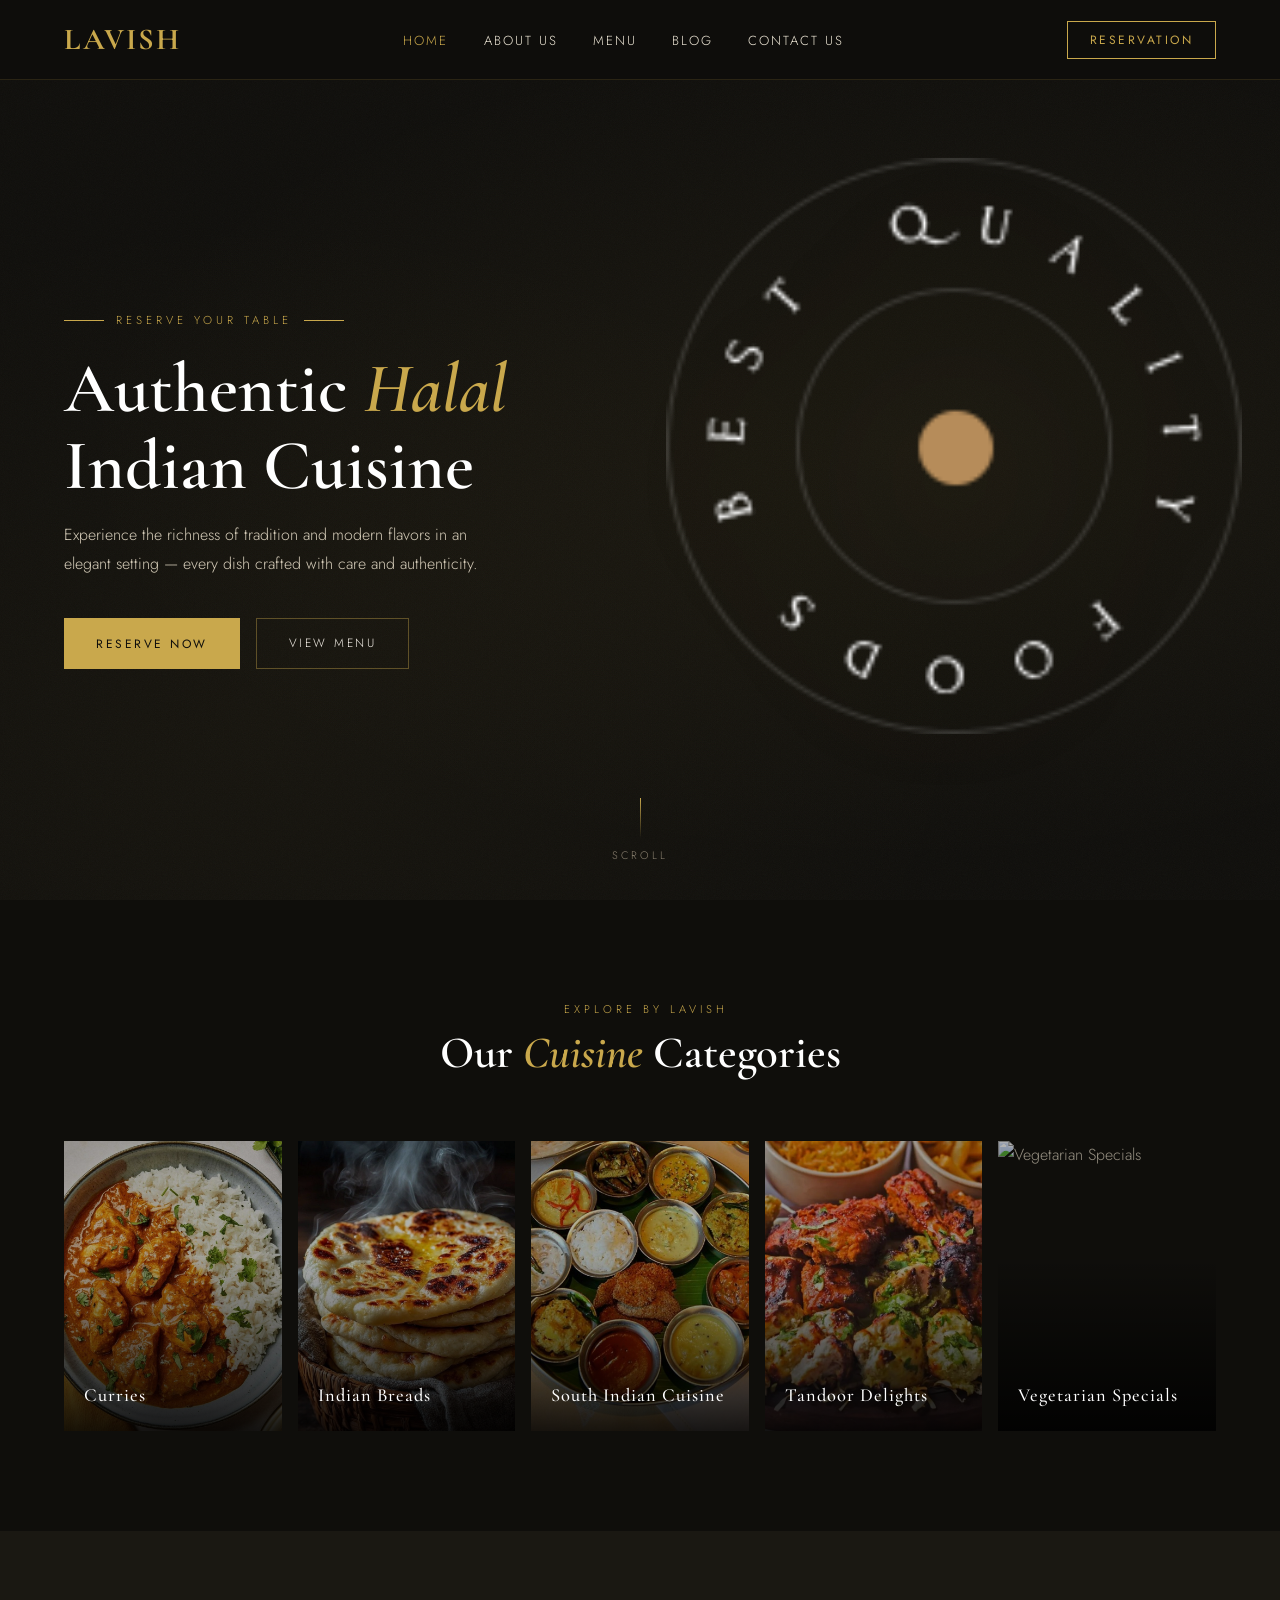
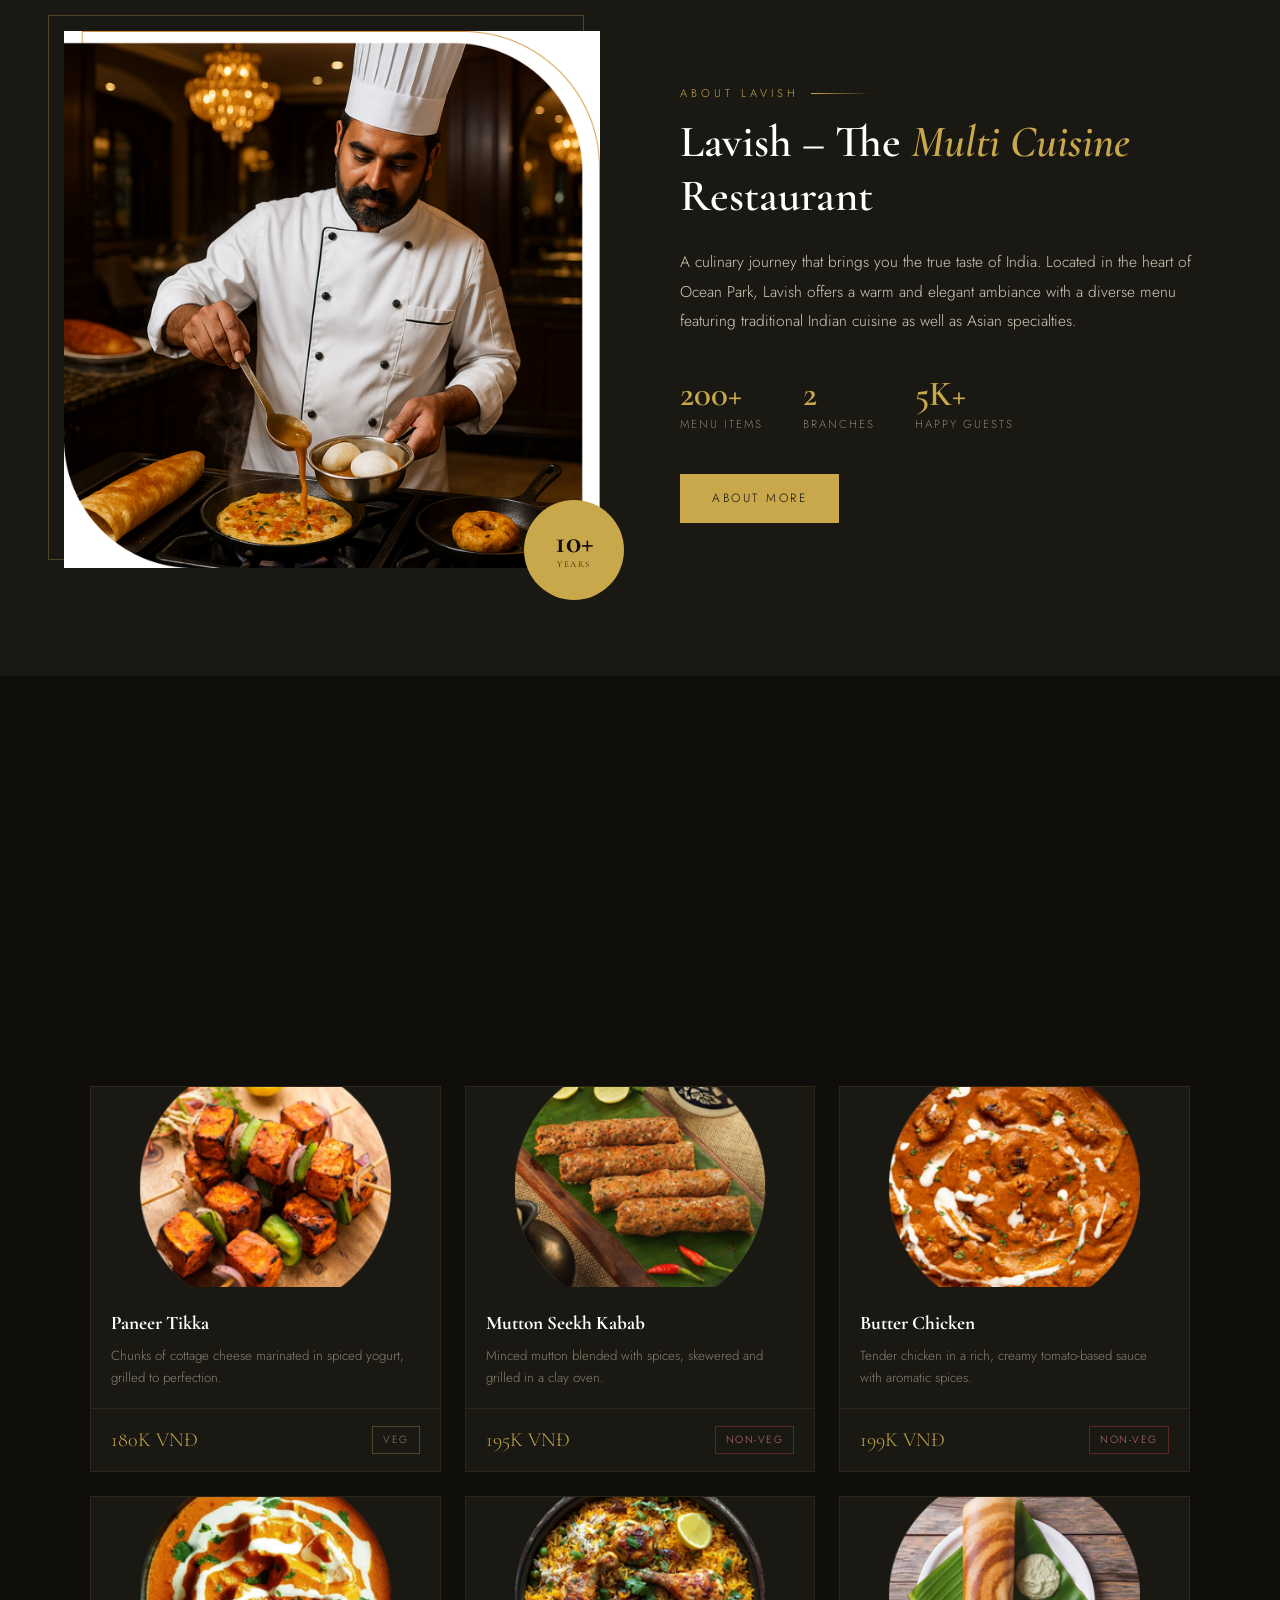
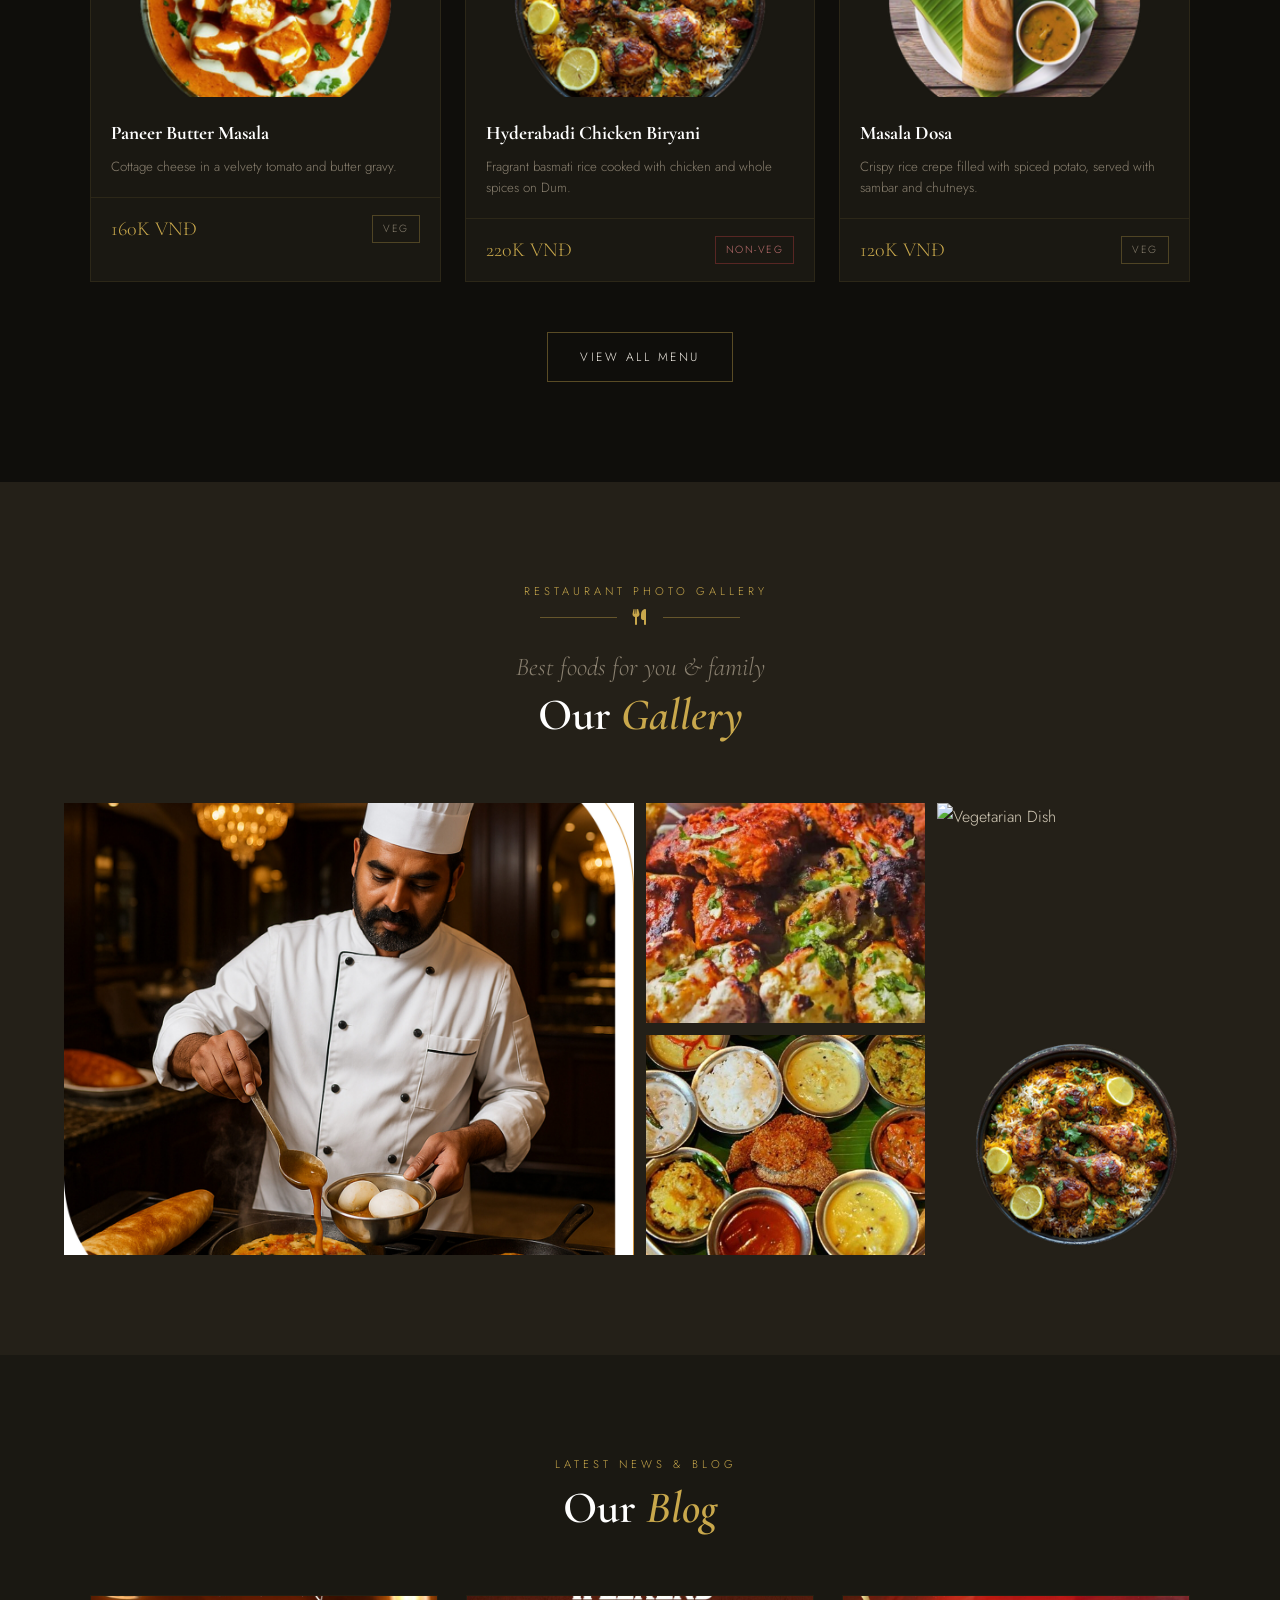
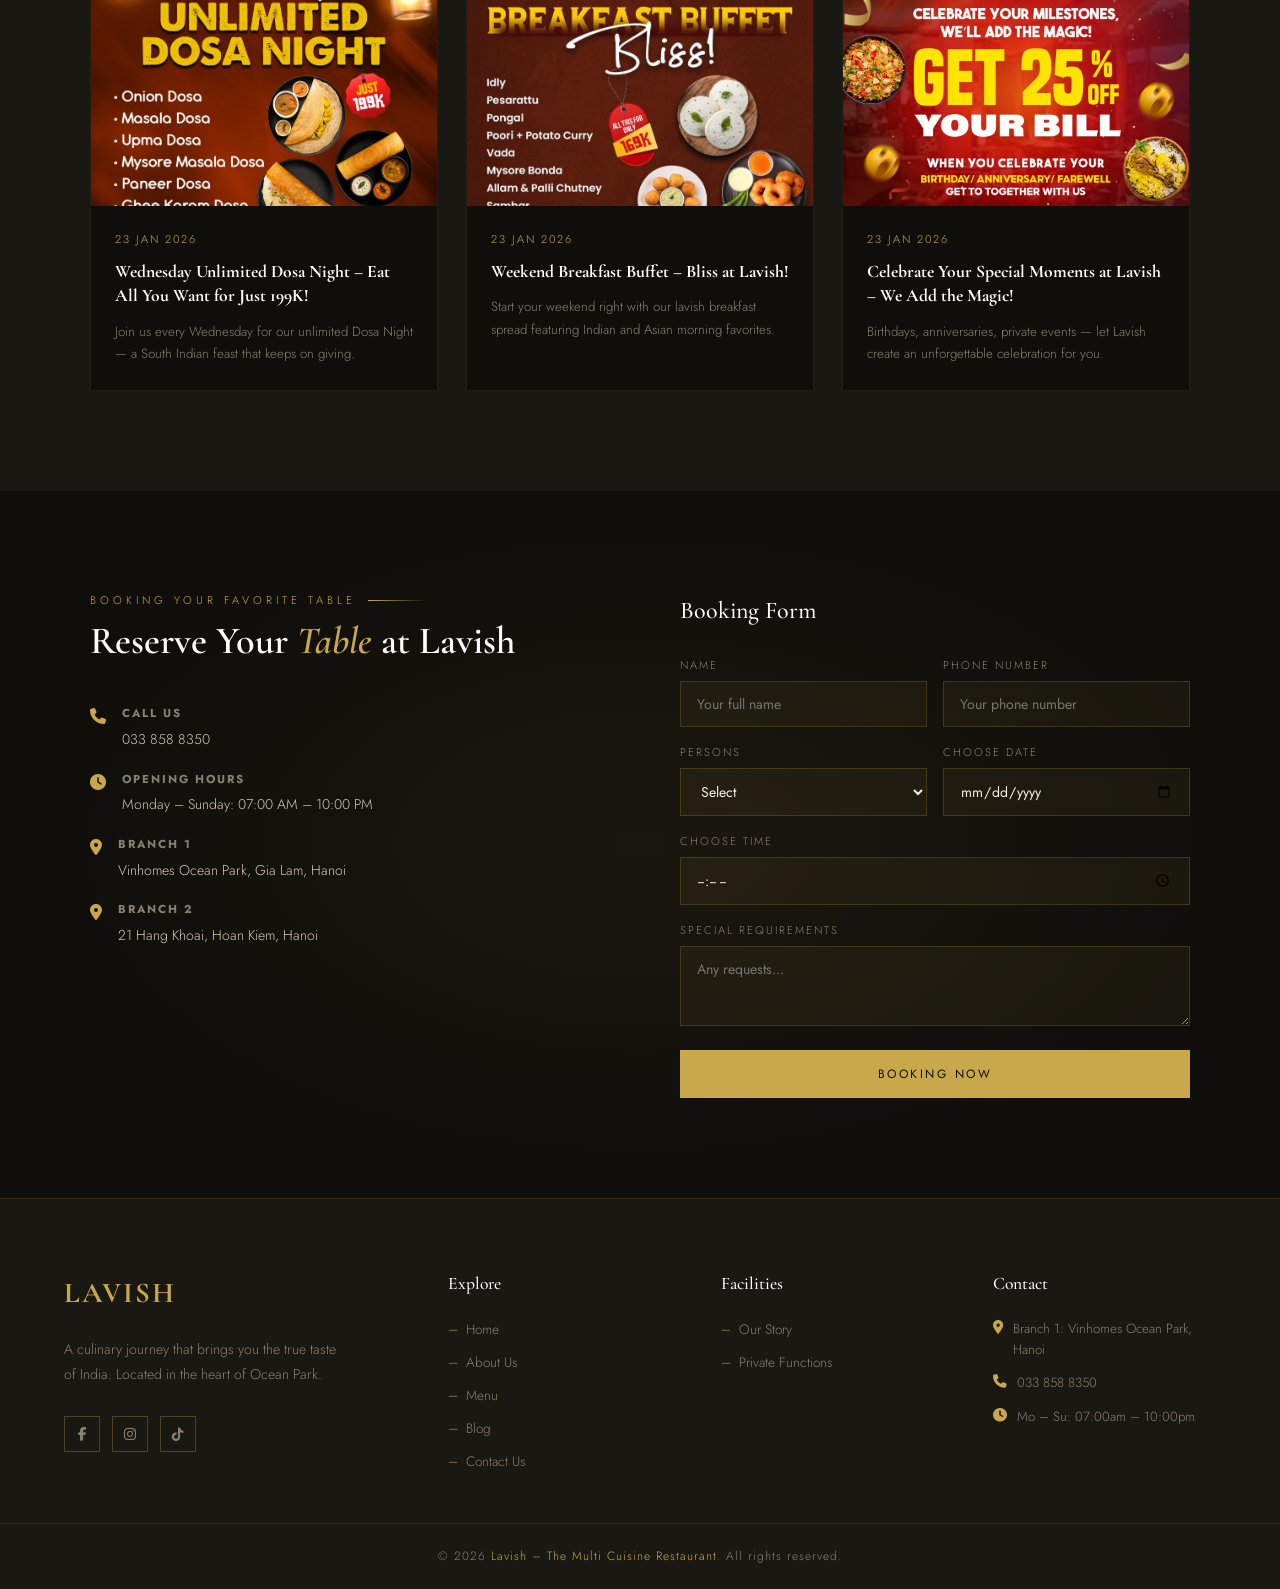
==== commit 4e2684c5: "Update index.html" ====
--- a/index.html
+++ b/index.html
@@ -4,6 +4,14 @@
 <head>
   <meta charset="UTF-8" />
   <meta name="viewport" content="width=device-width, initial-scale=1.0" />
+  <meta name="description" content="Lavish – The Multi Cuisine Restaurant in Hanoi. Experience authentic Halal Indian cuisine, Tandoor delights, and South Indian specialties in an elegant setting." />
+  <meta name="keywords" content="Indian Restaurant Hanoi, Halal Food Hanoi, Best Biryani Hanoi, Lavish Ocean Park" />
+  
+  <meta property="og:type" content="website" />
+  <meta property="og:title" content="Lavish – The Multi Cuisine Restaurant" />
+  <meta property="og:description" content="Authentic Indian flavors in the heart of Vinhomes Ocean Park, Hanoi." />
+  <meta property="og:image" content="images/Group-1000002302-scaled.jpg" />
+
   <title>Lavish – The Multi Cuisine Restaurant</title>
   <link
     href="https://fonts.googleapis.com/css2?family=Cormorant+Garamond:ital,wght@0,400;0,500;0,600;0,700;1,400;1,600&family=Jost:wght@300;400;500;600&display=swap"
@@ -24,10 +32,9 @@
       <li><a href="contact.html">Contact Us</a></li>
     </ul>
     <button class="nav-reserve" onclick="openModal()">RESERVATION</button>
-    <div class="hamburger" onclick="toggleMobile()"><span></span><span></span><span></span></div>
+    <div class="hamburger" onclick="toggleMobile()" aria-label="Open Mobile Menu"><span></span><span></span><span></span></div>
   </nav>
 
-  <!-- HERO -->
   <section class="hero" id="home">
     <div class="hero-bg"></div>
     <div class="hero-grain"></div>
@@ -49,7 +56,6 @@
     </div>
   </section>
 
-  <!-- EXPLORE -->
   <section class="explore" id="explore">
     <div class="explore-header reveal">
       <div class="section-eyebrow"><span>Explore by Lavish</span></div>
@@ -57,31 +63,31 @@
     </div>
     <div class="explore-grid reveal">
       <div class="explore-card">
-        <img src="images/Curries-1.jpg" alt="Curries" />
+        <img src="images/Curries-1.jpg" alt="Curries" loading="lazy" />
         <div class="explore-card-overlay">
           <h3>Curries</h3>
         </div>
       </div>
       <div class="explore-card">
-        <img src="images/Indian-breads-2.jpg" alt="Indian Breads" />
+        <img src="images/Indian-breads-2.jpg" alt="Indian Breads" loading="lazy" />
         <div class="explore-card-overlay">
           <h3>Indian Breads</h3>
         </div>
       </div>
       <div class="explore-card">
-        <img src="images/South-Indian-Cuisine-3.jpg" alt="South Indian Cuisine" />
+        <img src="images/South-Indian-Cuisine-3.jpg" alt="South Indian Cuisine" loading="lazy" />
         <div class="explore-card-overlay">
           <h3>South Indian Cuisine</h3>
         </div>
       </div>
       <div class="explore-card">
-        <img src="images/Tandoor-Delights-1.jpg" alt="Tandoor Delights" />
+        <img src="images/Tandoor-Delights-1.jpg" alt="Tandoor Delights" loading="lazy" />
         <div class="explore-card-overlay">
           <h3>Tandoor Delights</h3>
         </div>
       </div>
       <div class="explore-card">
-        <img src="images/Vegetarian-Specials-1.jpg" alt="Vegetarian Specials" />
+        <img src="images/Vegetarian-Specials-1.jpg" alt="Vegetarian Specials" loading="lazy" />
         <div class="explore-card-overlay">
           <h3>Vegetarian Specials</h3>
         </div>
@@ -89,11 +95,10 @@
     </div>
   </section>
 
-  <!-- ABOUT -->
   <section class="about" id="about">
     <div class="about-inner">
       <div class="about-image reveal">
-        <img src="images/Group-1000002302-scaled.jpg" alt="About Lavish" />
+        <img src="images/Group-1000002302-scaled.jpg" alt="About Lavish" loading="lazy" />
         <div class="about-badge"><span class="num">10+</span><span class="label">Years</span></div>
       </div>
       <div class="about-text reveal">
@@ -101,8 +106,7 @@
         <h2 class="section-title">Lavish – The <em>Multi Cuisine</em> Restaurant</h2>
         <p>A culinary journey that brings you the true taste of India. Located in the heart of Ocean Park, Lavish offers
           a warm and elegant ambiance with a diverse menu featuring traditional Indian cuisine as well as Asian
-          specialties. Every dish is prepared Halal, rich in authentic flavors, and crafted with care to deliver an
-          unforgettable dining experience.</p>
+          specialties.</p>
         <div class="about-stats">
           <div class="stat-item">
             <div class="stat-num">200+</div>
@@ -122,7 +126,6 @@
     </div>
   </section>
 
-  <!-- MENU PREVIEW -->
   <section class="menu-section" id="menu">
     <div class="menu-header reveal">
       <div class="section-eyebrow"><span>Our Menu</span></div>
@@ -142,93 +145,73 @@
     </div>
     <div class="menu-grid reveal">
       <div class="menu-card" data-category="veg starters">
-        <div class="menu-card-img"><img src="images/paneer-tikka.png" alt="Paneer Tikka" /></div>
+        <div class="menu-card-img"><img src="images/paneer-tikka.png" alt="Paneer Tikka" loading="lazy" /></div>
         <div class="menu-card-body">
           <h4>Paneer Tikka</h4>
           <p>Chunks of cottage cheese marinated in spiced yogurt, grilled to perfection.</p>
         </div>
-        <div class="menu-card-footer"><span class="menu-price">180K VNĐ</span><span class="menu-tag-badge">Veg</span>
-        </div>
+        <div class="menu-card-footer"><span class="menu-price">180K VNĐ</span><span class="menu-tag-badge">Veg</span></div>
       </div>
       <div class="menu-card" data-category="non veg starters">
-        <div class="menu-card-img"><img src="images/mutton-seek-kebab.png" alt="Mutton Seekh Kabab" /></div>
+        <div class="menu-card-img"><img src="images/mutton-seek-kebab.png" alt="Mutton Seekh Kabab" loading="lazy" /></div>
         <div class="menu-card-body">
           <h4>Mutton Seekh Kabab</h4>
           <p>Minced mutton blended with spices, skewered and grilled in a clay oven.</p>
         </div>
-        <div class="menu-card-footer"><span class="menu-price">195K VNĐ</span><span
-            class="menu-tag-badge non-veg">Non-Veg</span></div>
+        <div class="menu-card-footer"><span class="menu-price">195K VNĐ</span><span class="menu-tag-badge non-veg">Non-Veg</span></div>
       </div>
       <div class="menu-card" data-category="non veg main course">
-        <div class="menu-card-img"><img src="images/butter-chicken-masala.png" alt="Butter Chicken" /></div>
+        <div class="menu-card-img"><img src="images/butter-chicken-masala.png" alt="Butter Chicken" loading="lazy" /></div>
         <div class="menu-card-body">
           <h4>Butter Chicken</h4>
           <p>Tender chicken in a rich, creamy tomato-based sauce with aromatic spices.</p>
         </div>
-        <div class="menu-card-footer"><span class="menu-price">199K VNĐ</span><span
-            class="menu-tag-badge non-veg">Non-Veg</span></div>
+        <div class="menu-card-footer"><span class="menu-price">199K VNĐ</span><span class="menu-tag-badge non-veg">Non-Veg</span></div>
       </div>
       <div class="menu-card" data-category="veg main course">
-        <div class="menu-card-img"><img src="images/paneer-butter-masala.png" alt="Paneer Butter Masala" /></div>
+        <div class="menu-card-img"><img src="images/paneer-butter-masala.png" alt="Paneer Butter Masala" loading="lazy" /></div>
         <div class="menu-card-body">
           <h4>Paneer Butter Masala</h4>
           <p>Cottage cheese in a velvety tomato and butter gravy.</p>
         </div>
-        <div class="menu-card-footer"><span class="menu-price">160K VNĐ</span><span class="menu-tag-badge">Veg</span>
-        </div>
+        <div class="menu-card-footer"><span class="menu-price">160K VNĐ</span><span class="menu-tag-badge">Veg</span></div>
       </div>
       <div class="menu-card" data-category="biryani">
-        <div class="menu-card-img"><img src="images/chicken-biryani.png" alt="Chicken Biryani" /></div>
+        <div class="menu-card-img"><img src="images/chicken-biryani.png" alt="Chicken Biryani" loading="lazy" /></div>
         <div class="menu-card-body">
           <h4>Hyderabadi Chicken Biryani</h4>
           <p>Fragrant basmati rice cooked with chicken and whole spices on Dum.</p>
         </div>
-        <div class="menu-card-footer"><span class="menu-price">220K VNĐ</span><span
-            class="menu-tag-badge non-veg">Non-Veg</span></div>
+        <div class="menu-card-footer"><span class="menu-price">220K VNĐ</span><span class="menu-tag-badge non-veg">Non-Veg</span></div>
       </div>
       <div class="menu-card" data-category="dosa">
-        <div class="menu-card-img"><img src="images/Masala-Dosa-1.png" alt="Masala Dosa" /></div>
+        <div class="menu-card-img"><img src="images/Masala-Dosa-1.png" alt="Masala Dosa" loading="lazy" /></div>
         <div class="menu-card-body">
           <h4>Masala Dosa</h4>
           <p>Crispy rice crepe filled with spiced potato, served with sambar and chutneys.</p>
         </div>
-        <div class="menu-card-footer"><span class="menu-price">120K VNĐ</span><span class="menu-tag-badge">Veg</span>
-        </div>
+        <div class="menu-card-footer"><span class="menu-price">120K VNĐ</span><span class="menu-tag-badge">Veg</span></div>
       </div>
     </div>
     <div class="menu-view-all reveal"><a href="menu.html" class="btn-outline">View All Menu</a></div>
   </section>
 
-  <!-- GALLERY -->
   <section class="gallery" id="gallery">
     <div class="gallery-header reveal">
       <div class="section-eyebrow"><span>Restaurant Photo Gallery</span></div>
       <div class="gold-divider"><i class="fas fa-utensils"></i></div>
-      <p
-        style="font-family:var(--font-display);font-size:clamp(1.2rem,2vw,1.6rem);color:var(--text-muted);font-style:italic;">
-        Best foods for you &amp; family</p>
+      <p style="font-family:var(--font-display);font-size:clamp(1.2rem,2vw,1.6rem);color:var(--text-muted);font-style:italic;">Best foods for you &amp; family</p>
       <h2 class="section-title">Our <em>Gallery</em></h2>
     </div>
     <div class="gallery-grid reveal">
-      <div class="gallery-item"><img src="images/Group-1000002302-scaled.jpg" alt="Restaurant" />
-        <div class="gallery-overlay"><i class="fas fa-expand"></i></div>
-      </div>
-      <div class="gallery-item"><img src="images/Tandoor-Delights-1.jpg" alt="Food" />
-        <div class="gallery-overlay"><i class="fas fa-expand"></i></div>
-      </div>
-      <div class="gallery-item"><img src="images/Vegetarian-Specials-1.jpg" alt="Dish" />
-        <div class="gallery-overlay"><i class="fas fa-expand"></i></div>
-      </div>
-      <div class="gallery-item"><img src="images/South-Indian-Cuisine-3.jpg" alt="South Indian" />
-        <div class="gallery-overlay"><i class="fas fa-expand"></i></div>
-      </div>
-      <div class="gallery-item"><img src="images/chicken-biryani.png" alt="Biryani" />
-        <div class="gallery-overlay"><i class="fas fa-expand"></i></div>
-      </div>
-    </div>
-  </section>
-
-  <!-- BLOG -->
+      <div class="gallery-item"><img src="images/Group-1000002302-scaled.jpg" alt="Restaurant Ambiance" loading="lazy" /><div class="gallery-overlay"><i class="fas fa-expand"></i></div></div>
+      <div class="gallery-item"><img src="images/Tandoor-Delights-1.jpg" alt="Tandoor Dish" loading="lazy" /><div class="gallery-overlay"><i class="fas fa-expand"></i></div></div>
+      <div class="gallery-item"><img src="images/Vegetarian-Specials-1.jpg" alt="Vegetarian Dish" loading="lazy" /><div class="gallery-overlay"><i class="fas fa-expand"></i></div></div>
+      <div class="gallery-item"><img src="images/South-Indian-Cuisine-3.jpg" alt="South Indian Dish" loading="lazy" /><div class="gallery-overlay"><i class="fas fa-expand"></i></div></div>
+      <div class="gallery-item"><img src="images/chicken-biryani.png" alt="Chicken Biryani" loading="lazy" /><div class="gallery-overlay"><i class="fas fa-expand"></i></div></div>
+    </div>
+  </section>
+
   <section class="blog" id="blog">
     <div class="blog-header reveal">
       <div class="section-eyebrow"><span>Latest News &amp; Blog</span></div>
@@ -236,36 +219,32 @@
     </div>
     <div class="blog-grid reveal">
       <div class="blog-card">
-        <div class="blog-card-img"><img src="images/blog-3.jpg" alt="Blog 1" />
-        </div>
+        <div class="blog-card-img"><img src="images/blog-3.jpg" alt="Unlimited Dosa" loading="lazy" /></div>
         <div class="blog-card-body">
           <div class="blog-date">23 Jan 2026</div>
-          <h4><a href="blog.html">Wednesday Unlimited Dosa Night – Eat All You Want for Just 199K!</a></h4>
+          <h4><a href="blog-single.html">Wednesday Unlimited Dosa Night – Eat All You Want for Just 199K!</a></h4>
           <p>Join us every Wednesday for our unlimited Dosa Night — a South Indian feast that keeps on giving.</p>
         </div>
       </div>
       <div class="blog-card">
-        <div class="blog-card-img"><img src="images/blog-2.jpg" alt="Blog 2" />
-        </div>
+        <div class="blog-card-img"><img src="images/blog-2.jpg" alt="Breakfast Buffet" loading="lazy" /></div>
         <div class="blog-card-body">
           <div class="blog-date">23 Jan 2026</div>
-          <h4><a href="blog.html">Weekend Breakfast Buffet – Bliss at Lavish!</a></h4>
+          <h4><a href="blog-single.html">Weekend Breakfast Buffet – Bliss at Lavish!</a></h4>
           <p>Start your weekend right with our lavish breakfast spread featuring Indian and Asian morning favorites.</p>
         </div>
       </div>
       <div class="blog-card">
-        <div class="blog-card-img"><img src="images/blog-1.jpg" alt="Blog 3" />
-        </div>
+        <div class="blog-card-img"><img src="images/blog-1.jpg" alt="Special Moments" loading="lazy" /></div>
         <div class="blog-card-body">
           <div class="blog-date">23 Jan 2026</div>
-          <h4><a href="blog.html">Celebrate Your Special Moments at Lavish – We Add the Magic!</a></h4>
+          <h4><a href="blog-single.html">Celebrate Your Special Moments at Lavish – We Add the Magic!</a></h4>
           <p>Birthdays, anniversaries, private events — let Lavish create an unforgettable celebration for you.</p>
         </div>
       </div>
     </div>
   </section>
 
-  <!-- BOOKING -->
   <section class="booking" id="contact">
     <div class="booking-inner">
       <div class="booking-info reveal">
@@ -273,28 +252,16 @@
         <h2>Reserve Your <em>Table</em> at Lavish</h2>
         <div class="booking-details">
           <div class="booking-detail-item"><i class="fas fa-phone"></i>
-            <div>
-              <h5>Call Us</h5>
-              <p>033 858 8350</p>
-            </div>
+            <div><h5>Call Us</h5><p>033 858 8350</p></div>
           </div>
           <div class="booking-detail-item"><i class="fas fa-clock"></i>
-            <div>
-              <h5>Opening Hours</h5>
-              <p>Monday – Sunday: 07:00 AM – 10:00 PM</p>
-            </div>
+            <div><h5>Opening Hours</h5><p>Monday – Sunday: 07:00 AM – 10:00 PM</p></div>
           </div>
           <div class="booking-detail-item"><i class="fas fa-map-marker-alt"></i>
-            <div>
-              <h5>Branch 1</h5>
-              <p>01S20, S208, Vinhomes Ocean Park, Gia Lam, Hanoi</p>
-            </div>
+            <div><h5>Branch 1</h5><p>Vinhomes Ocean Park, Gia Lam, Hanoi</p></div>
           </div>
           <div class="booking-detail-item"><i class="fas fa-map-marker-alt"></i>
-            <div>
-              <h5>Branch 2</h5>
-              <p>21 Hang Khoai, Hoan Kiem, Hanoi</p>
-            </div>
+            <div><h5>Branch 2</h5><p>21 Hang Khoai, Hoan Kiem, Hanoi</p></div>
           </div>
         </div>
       </div>
@@ -307,77 +274,59 @@
         <div class="form-row">
           <div class="form-group"><label>Persons</label><select>
               <option value="">Select</option>
-              <option>1</option>
-              <option>2</option>
-              <option>3</option>
-              <option>4</option>
-              <option>5</option>
-              <option>5+</option>
+              <option>1</option><option>2</option><option>3</option>
+              <option>4</option><option>5</option><option>5+</option>
             </select></div>
           <div class="form-group"><label>Choose Date</label><input type="date" /></div>
         </div>
         <div class="form-group"><label>Choose Time</label><input type="time" min="07:00" max="22:00" /></div>
-        <div class="form-group"><label>Special Requirements</label><textarea
-            placeholder="Any dietary requirements or special requests..."></textarea></div>
+        <div class="form-group"><label>Special Requirements</label><textarea placeholder="Any requests..."></textarea></div>
         <button class="btn-book" onclick="handleBooking()">Booking Now</button>
       </div>
     </div>
   </section>
 
-  <!-- FOOTER -->
   <footer>
     <div class="footer-main">
       <div class="footer-brand">
         <div class="footer-brand-name">LAVISH</div>
-        <p>A culinary journey that brings you the true taste of India. Located in the heart of Ocean Park, Lavish offers
-          a warm and elegant ambiance with a diverse menu.</p>
+        <p>A culinary journey that brings you the true taste of India. Located in the heart of Ocean Park.</p>
         <div class="social-links">
-          <a href="https://www.facebook.com/LavishOceanPark" class="social-link" target="_blank"><i
-              class="fab fa-facebook-f"></i></a>
-          <a href="https://www.instagram.com/lavishthemulticuisine" class="social-link" target="_blank"><i
-              class="fab fa-instagram"></i></a>
-          <a href="https://www.tiktok.com/@lavishthemulticuisine" class="social-link" target="_blank"><i
-              class="fab fa-tiktok"></i></a>
+          <a href="https://www.facebook.com/LavishOceanPark" class="social-link" target="_blank" aria-label="Facebook"><i class="fab fa-facebook-f"></i></a>
+          <a href="https://www.instagram.com/lavishthemulticuisine" class="social-link" target="_blank" aria-label="Instagram"><i class="fab fa-instagram"></i></a>
+          <a href="https://www.tiktok.com/@lavishthemulticuisine" class="social-link" target="_blank" aria-label="TikTok"><i class="fab fa-tiktok"></i></a>
         </div>
       </div>
       <div class="footer-col">
-        <h4>About</h4>
+        <h4>Explore</h4>
         <ul>
           <li><a href="index.html">Home</a></li>
           <li><a href="about.html">About Us</a></li>
-          <li><a href="#">Order Delivery</a></li>
-          <li><a href="#">Payment &amp; Tax</a></li>
-          <li><a href="#">Terms of Services</a></li>
+          <li><a href="menu.html">Menu</a></li>
+          <li><a href="blog.html">Blog</a></li>
+          <li><a href="contact.html">Contact Us</a></li>
         </ul>
       </div>
       <div class="footer-col">
         <h4>Facilities</h4>
         <ul>
-          <li><a href="#">The Fontus Spa</a></li>
-          <li><a href="#">Experiences</a></li>
-          <li><a href="#">Private Functions</a></li>
-          <li><a href="#">Gallery, Events</a></li>
-          <li><a href="#">Special Offers</a></li>
+          <li><a href="about.html">Our Story</a></li>
+          <li><a href="contact.html">Private Functions</a></li>
         </ul>
       </div>
       <div class="footer-col">
         <h4>Contact</h4>
-        <div class="footer-contact-item"><i class="fas fa-map-marker-alt"></i><span>Branch 1: 01S20, S208, Vinhomes
-            Ocean Park, Gia Lam, Hanoi</span></div>
-        <div class="footer-contact-item"><i class="fas fa-map-marker-alt"></i><span>Branch 2: 21 Hang Khoai, Hoan Kiem,
-            Hanoi</span></div>
+        <div class="footer-contact-item"><i class="fas fa-map-marker-alt"></i><span>Branch 1: Vinhomes Ocean Park, Hanoi</span></div>
         <div class="footer-contact-item"><i class="fas fa-phone"></i><span>033 858 8350</span></div>
         <div class="footer-contact-item"><i class="fas fa-clock"></i><span>Mo – Su: 07:00am – 10:00pm</span></div>
       </div>
     </div>
-    <div class="footer-bottom">&copy; 2026 <a href="#">Lavish – The Multi Cuisine Restaurant</a>. All rights reserved.
-    </div>
+    <div class="footer-bottom">&copy; 2026 <a href="index.html">Lavish – The Multi Cuisine Restaurant</a>. All rights reserved.</div>
   </footer>
 
-  <!-- MODAL -->
   <div class="modal-overlay" id="reservationModal" onclick="closeModalOutside(event)">
     <div class="modal">
-      <button class="modal-close" onclick="closeModal()">&times;</button>
+      <button class="modal-close" onclick="closeModal()" aria-label="Close Reservation Modal">&times;</button>
       <h3>Reserve Your Table</h3>
       <p>Fill in your details and we'll confirm your reservation shortly.</p>
       <div class="booking-form" style="gap:14px;">
@@ -385,25 +334,31 @@
           <div class="form-group"><label>Name</label><input type="text" placeholder="Your full name" /></div>
           <div class="form-group"><label>Phone</label><input type="tel" placeholder="Your phone" /></div>
         </div>
-        <div class="form-row">
-          <div class="form-group"><label>Persons</label><select>
-              <option>1</option>
-              <option>2</option>
-              <option>3</option>
-              <option>4</option>
-              <option>5+</option>
-            </select></div>
-          <div class="form-group"><label>Date</label><input type="date" /></div>
-        </div>
-        <div class="form-group"><label>Time</label><input type="time" min="07:00" max="22:00" /></div>
-        <div class="form-group"><label>Special Requirements</label><textarea placeholder="Any requests..."
-            style="min-height:60px;"></textarea></div>
         <button class="btn-book" onclick="handleModalBooking()">Booking Now</button>
       </div>
     </div>
   </div>
 
   <script src="script.js"></script>
+
+  <script type="application/ld+json">
+  {
+    "@context": "https://schema.org",
+    "@type": "Restaurant",
+    "name": "Lavish – The Multi Cuisine Restaurant",
+    "image": "images/Group-1000002302-scaled.jpg",
+    "servesCuisine": ["Indian", "Halal", "Asian"],
+    "priceRange": "$$",
+    "telephone": "0338588350",
+    "address": {
+      "@type": "PostalAddress",
+      "streetAddress": "01S20, S208, Vinhomes Ocean Park",
+      "addressLocality": "Gia Lam",
+      "addressRegion": "Hanoi",
+      "addressCountry": "VN"
+    }
+  }
+  </script>
 </body>
 
-</html>+</html>
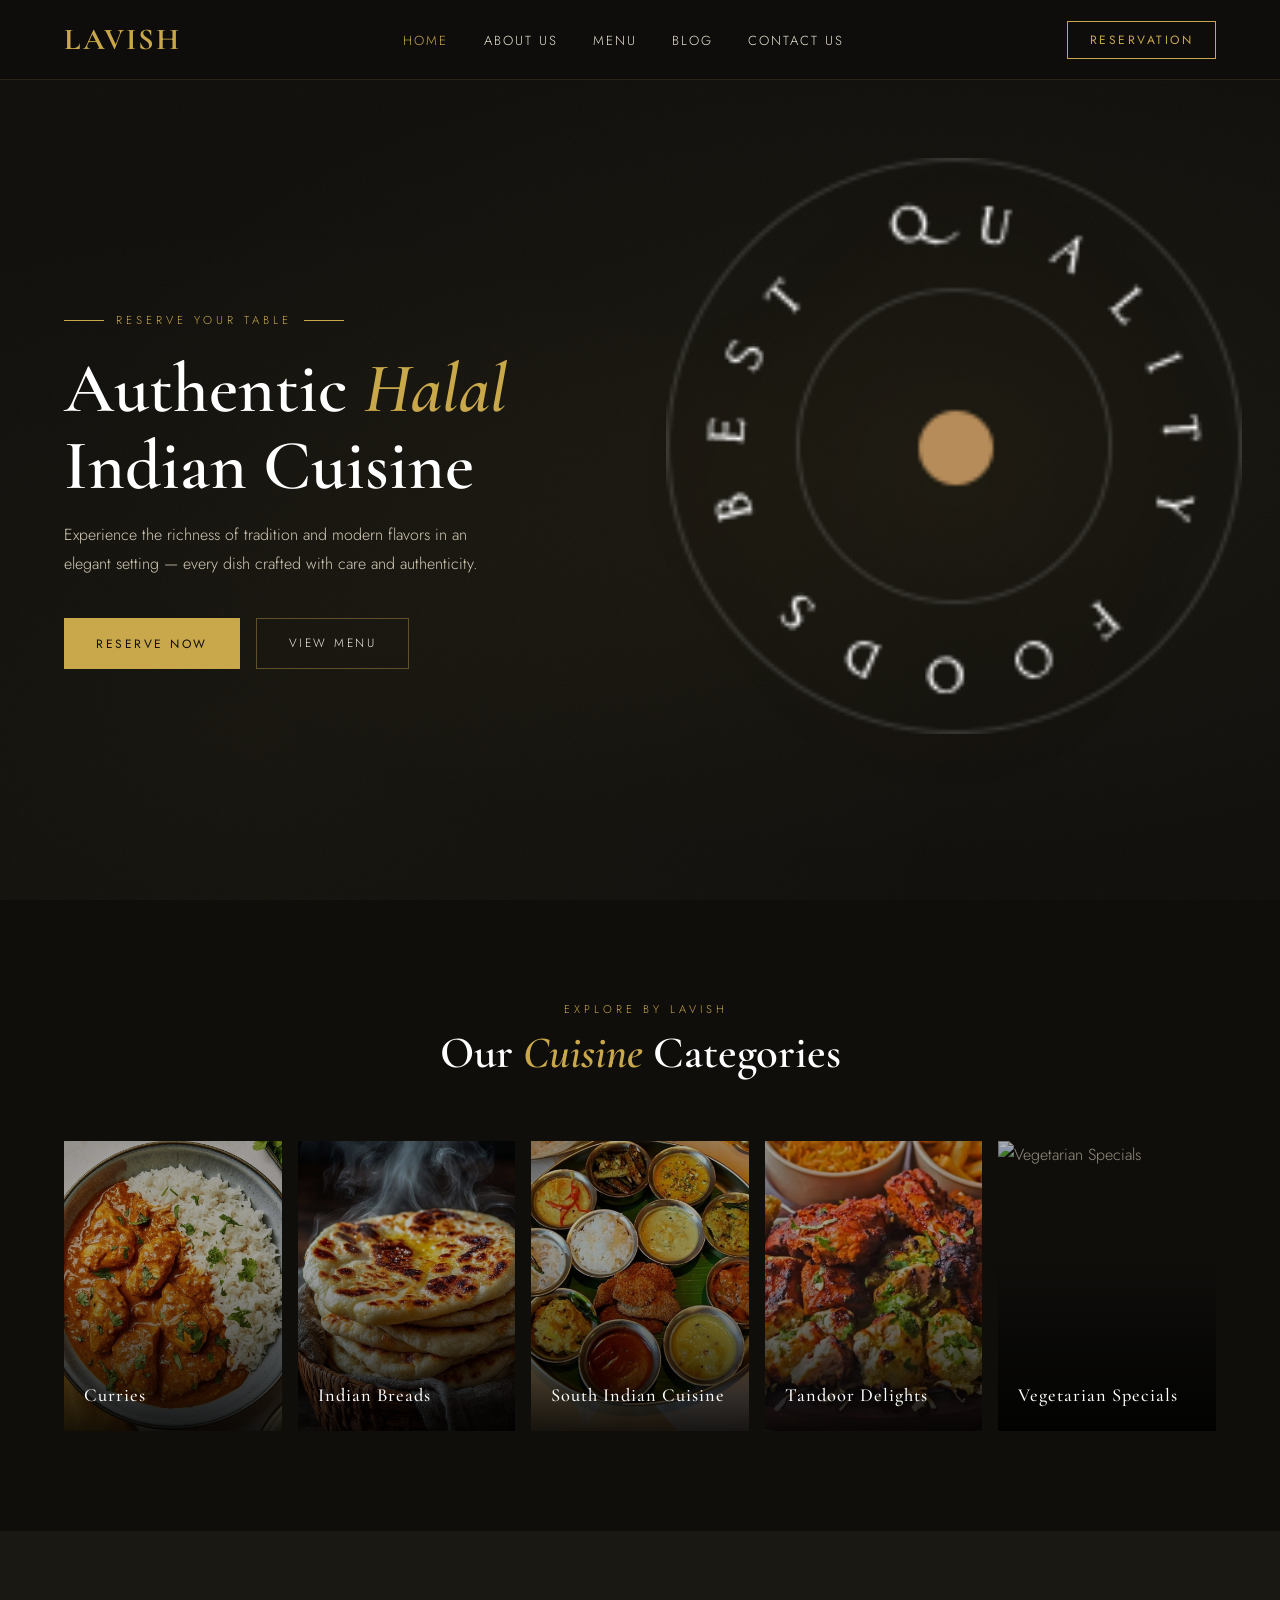
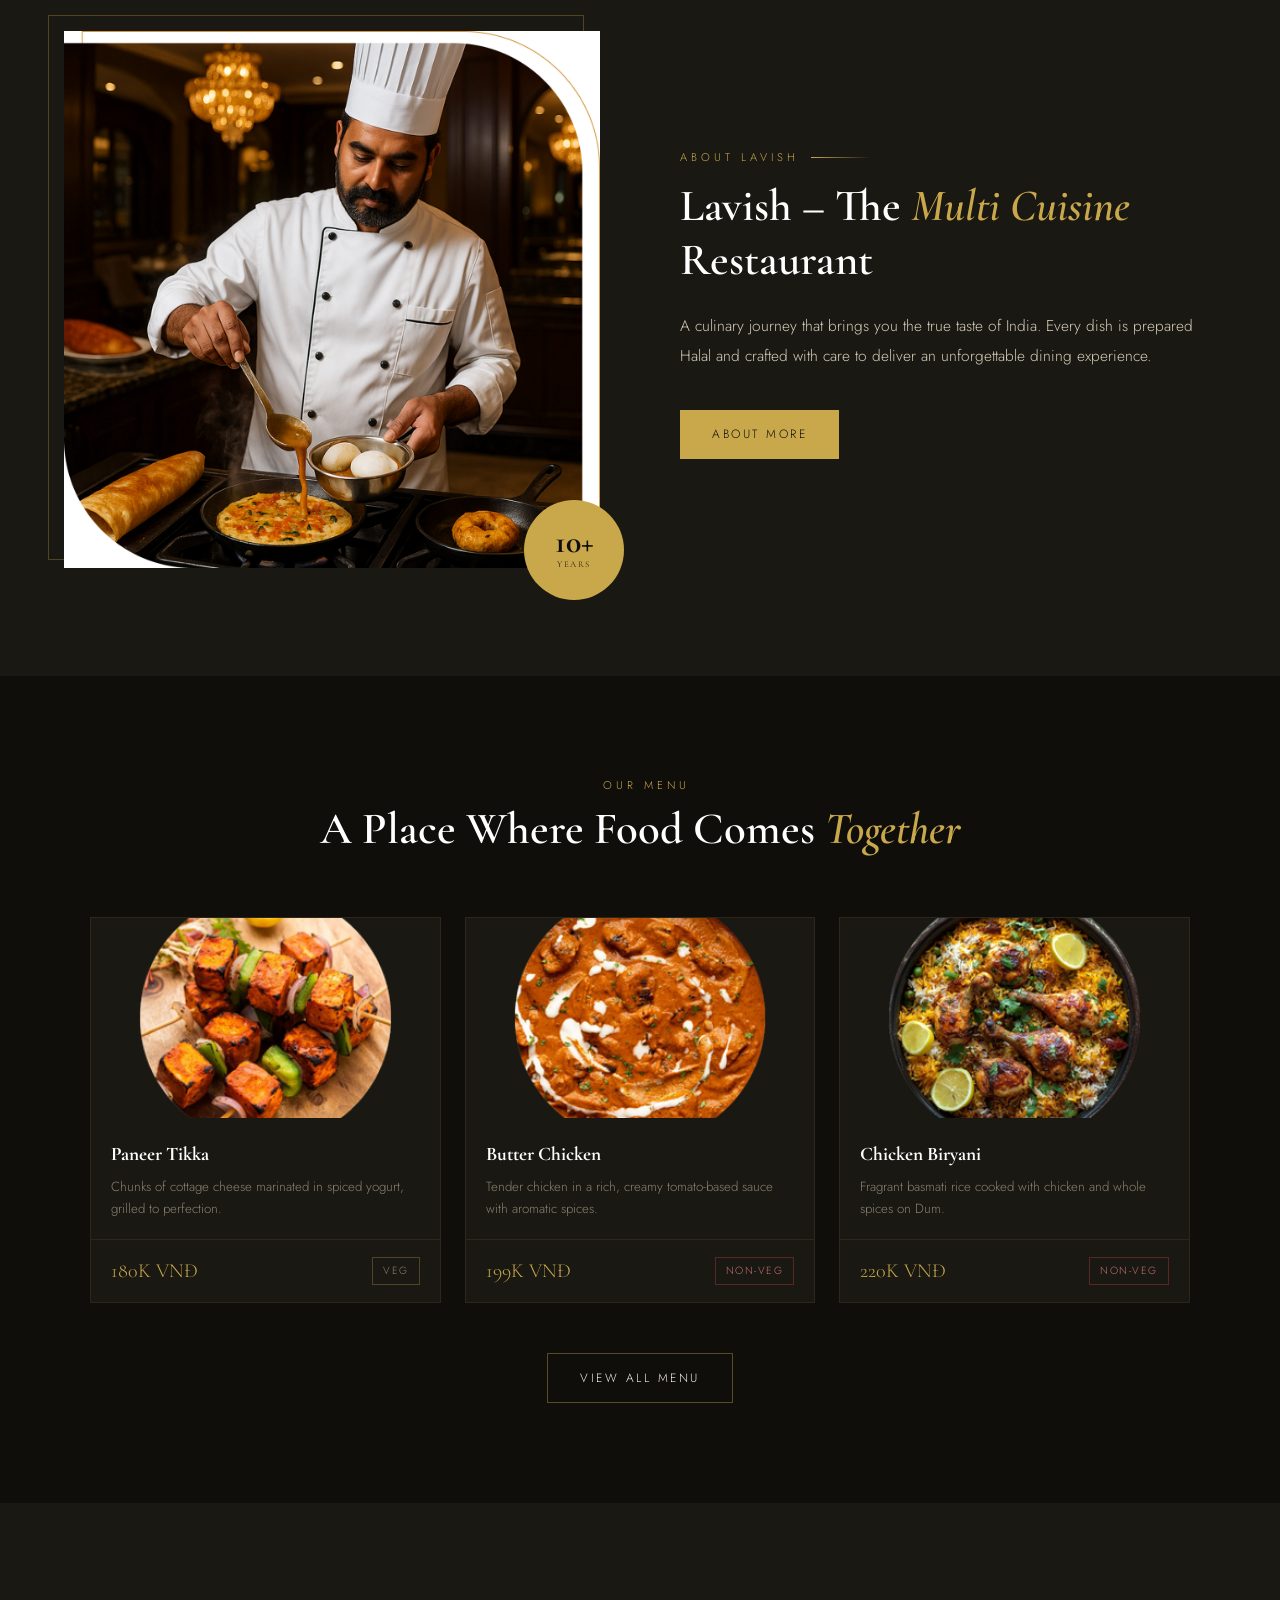
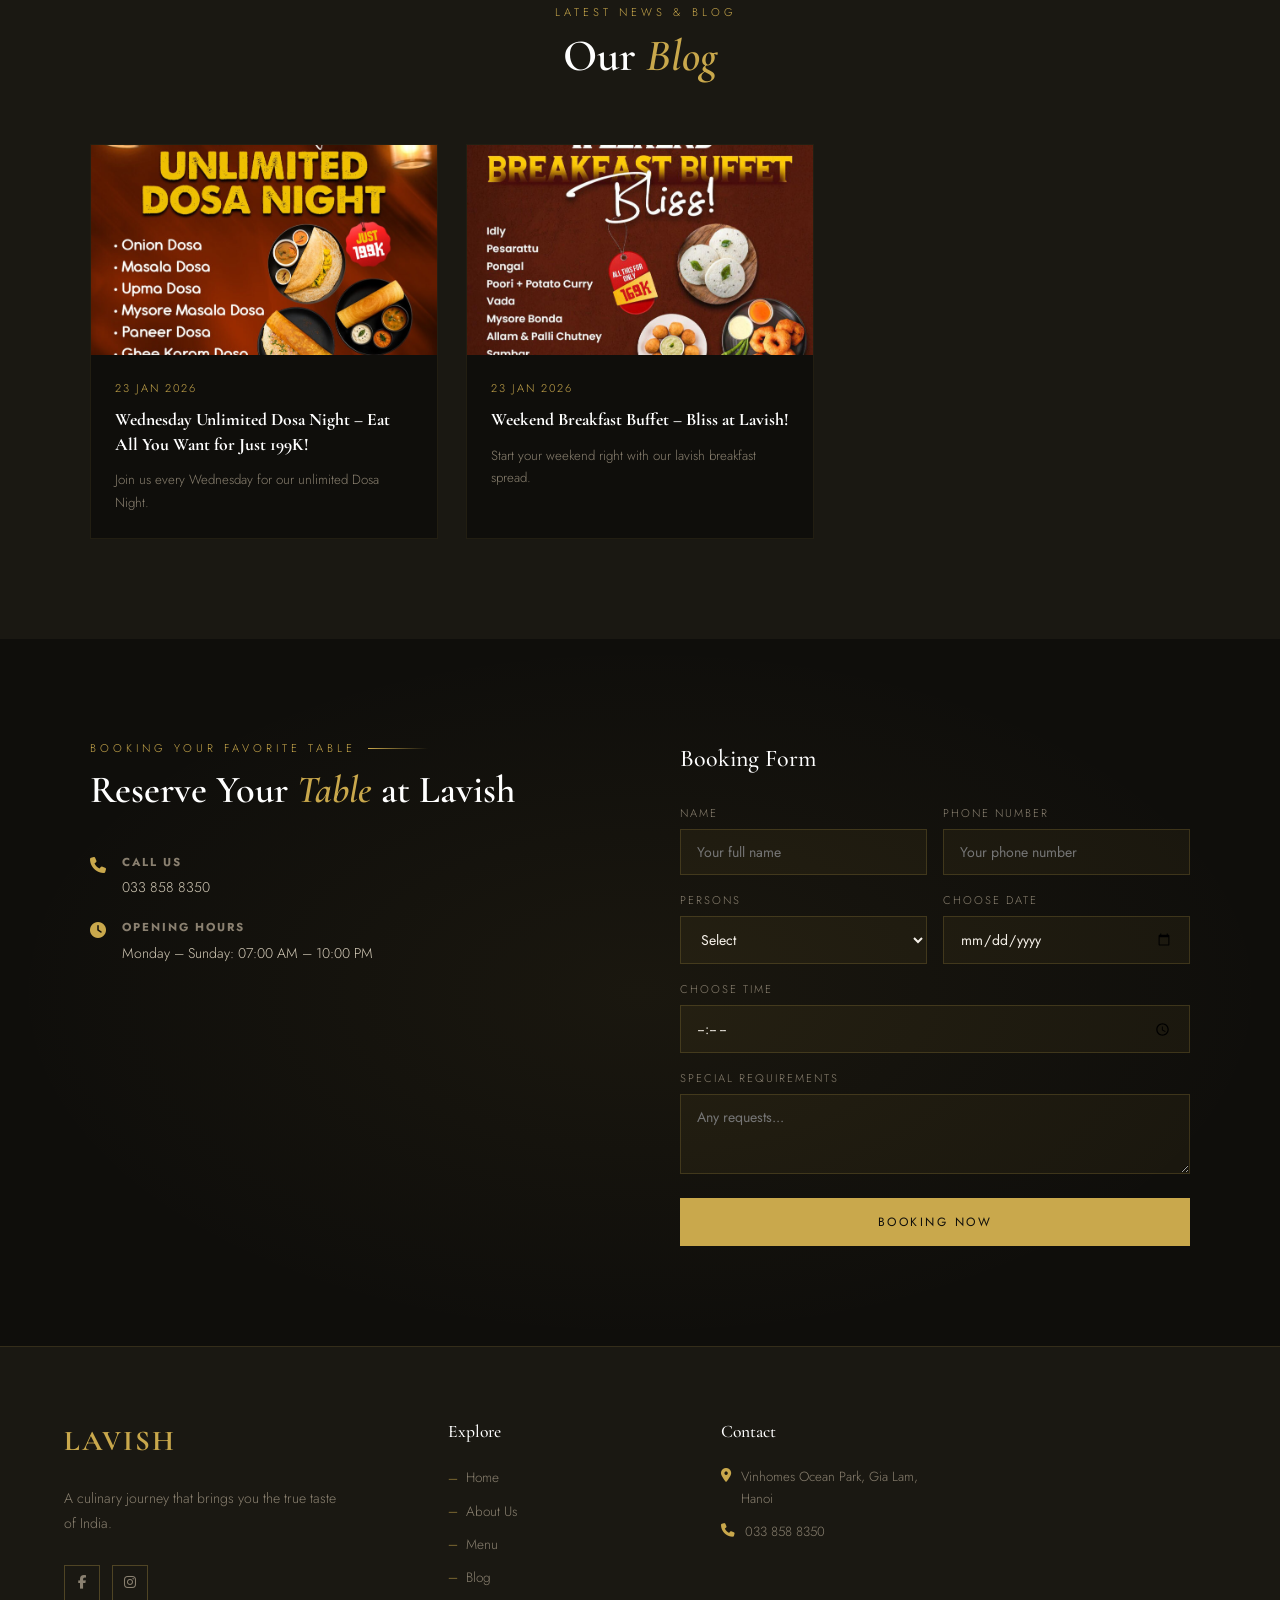
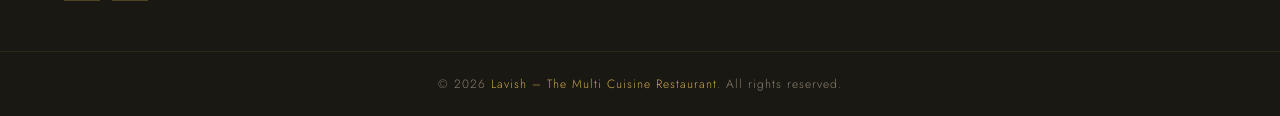
==== commit 62edc775: "Update index.html" ====
--- a/index.html
+++ b/index.html
@@ -4,7 +4,7 @@
 <head>
   <meta charset="UTF-8" />
   <meta name="viewport" content="width=device-width, initial-scale=1.0" />
-  <meta name="description" content="Lavish – The Multi Cuisine Restaurant in Hanoi. Experience authentic Halal Indian cuisine, Tandoor delights, and South Indian specialties in an elegant setting." />
+  <meta name="description" content="Lavish – The Multi Cuisine Restaurant in Hanoi. Authentic Halal Indian cuisine, Tandoor delights, and South Indian specialties." />
   <meta name="keywords" content="Indian Restaurant Hanoi, Halal Food Hanoi, Best Biryani Hanoi, Lavish Ocean Park" />
   
   <meta property="og:type" content="website" />
@@ -13,9 +13,7 @@
   <meta property="og:image" content="images/Group-1000002302-scaled.jpg" />
 
   <title>Lavish – The Multi Cuisine Restaurant</title>
-  <link
-    href="https://fonts.googleapis.com/css2?family=Cormorant+Garamond:ital,wght@0,400;0,500;0,600;0,700;1,400;1,600&family=Jost:wght@300;400;500;600&display=swap"
-    rel="stylesheet" />
+  <link href="https://fonts.googleapis.com/css2?family=Cormorant+Garamond:ital,wght@0,400;0,500;0,600;0,700;1,400;1,600&family=Jost:wght@300;400;500;600&display=swap" rel="stylesheet" />
   <link rel="stylesheet" href="https://cdnjs.cloudflare.com/ajax/libs/font-awesome/6.5.0/css/all.min.css" />
   <link rel="stylesheet" href="style.css" />
 </head>
@@ -41,8 +39,7 @@
     <div class="hero-content">
       <div class="hero-eyebrow"><span>Reserve Your Table</span></div>
       <h1>Authentic <em>Halal</em><br>Indian Cuisine</h1>
-      <p>Experience the richness of tradition and modern flavors in an elegant setting — every dish crafted with care
-        and authenticity.</p>
+      <p>Experience the richness of tradition and modern flavors in an elegant setting — every dish crafted with care and authenticity.</p>
       <div class="hero-btns">
         <button class="btn-primary" onclick="openModal()">Reserve Now</button>
         <a href="menu.html" class="btn-outline">View Menu</a>
@@ -50,9 +47,6 @@
     </div>
     <div class="hero-image">
       <img src="images/img-best.png" alt="Lavish signature dish" />
-    </div>
-    <div class="hero-scroll">
-      <div class="scroll-line"></div><span>Scroll</span>
     </div>
   </section>
 
@@ -64,33 +58,23 @@
     <div class="explore-grid reveal">
       <div class="explore-card">
         <img src="images/Curries-1.jpg" alt="Curries" loading="lazy" />
-        <div class="explore-card-overlay">
-          <h3>Curries</h3>
-        </div>
+        <div class="explore-card-overlay"><h3>Curries</h3></div>
       </div>
       <div class="explore-card">
         <img src="images/Indian-breads-2.jpg" alt="Indian Breads" loading="lazy" />
-        <div class="explore-card-overlay">
-          <h3>Indian Breads</h3>
-        </div>
+        <div class="explore-card-overlay"><h3>Indian Breads</h3></div>
       </div>
       <div class="explore-card">
         <img src="images/South-Indian-Cuisine-3.jpg" alt="South Indian Cuisine" loading="lazy" />
-        <div class="explore-card-overlay">
-          <h3>South Indian Cuisine</h3>
-        </div>
+        <div class="explore-card-overlay"><h3>South Indian Cuisine</h3></div>
       </div>
       <div class="explore-card">
         <img src="images/Tandoor-Delights-1.jpg" alt="Tandoor Delights" loading="lazy" />
-        <div class="explore-card-overlay">
-          <h3>Tandoor Delights</h3>
-        </div>
+        <div class="explore-card-overlay"><h3>Tandoor Delights</h3></div>
       </div>
       <div class="explore-card">
         <img src="images/Vegetarian-Specials-1.jpg" alt="Vegetarian Specials" loading="lazy" />
-        <div class="explore-card-overlay">
-          <h3>Vegetarian Specials</h3>
-        </div>
+        <div class="explore-card-overlay"><h3>Vegetarian Specials</h3></div>
       </div>
     </div>
   </section>
@@ -104,23 +88,7 @@
       <div class="about-text reveal">
         <div class="section-eyebrow"><span>About Lavish</span></div>
         <h2 class="section-title">Lavish – The <em>Multi Cuisine</em> Restaurant</h2>
-        <p>A culinary journey that brings you the true taste of India. Located in the heart of Ocean Park, Lavish offers
-          a warm and elegant ambiance with a diverse menu featuring traditional Indian cuisine as well as Asian
-          specialties.</p>
-        <div class="about-stats">
-          <div class="stat-item">
-            <div class="stat-num">200+</div>
-            <div class="stat-label">Menu Items</div>
-          </div>
-          <div class="stat-item">
-            <div class="stat-num">2</div>
-            <div class="stat-label">Branches</div>
-          </div>
-          <div class="stat-item">
-            <div class="stat-num">5K+</div>
-            <div class="stat-label">Happy Guests</div>
-          </div>
-        </div>
+        <p>A culinary journey that brings you the true taste of India. Every dish is prepared Halal and crafted with care to deliver an unforgettable dining experience.</p>
         <a href="about.html" class="btn-primary">About More</a>
       </div>
     </div>
@@ -130,18 +98,6 @@
     <div class="menu-header reveal">
       <div class="section-eyebrow"><span>Our Menu</span></div>
       <h2 class="section-title">A Place Where Food Comes <em>Together</em></h2>
-      <p>A place where food comes together to create a memorable experience.</p>
-    </div>
-    <div class="menu-tags reveal">
-      <button class="menu-tag active" data-filter="all">All Menu</button>
-      <button class="menu-tag" data-filter="veg starters">Veg. Starters</button>
-      <button class="menu-tag" data-filter="non veg starters">Non-Veg. Starters</button>
-      <button class="menu-tag" data-filter="veg main course">Veg. Main Course</button>
-      <button class="menu-tag" data-filter="non veg main course">Non-Veg. Main Course</button>
-      <button class="menu-tag" data-filter="biryani">Biryani</button>
-      <button class="menu-tag" data-filter="dosa">Dosa</button>
-      <button class="menu-tag" data-filter="tandoori">Tandoori</button>
-      <button class="menu-tag" data-filter="bread">Bread</button>
     </div>
     <div class="menu-grid reveal">
       <div class="menu-card" data-category="veg starters">
@@ -152,14 +108,6 @@
         </div>
         <div class="menu-card-footer"><span class="menu-price">180K VNĐ</span><span class="menu-tag-badge">Veg</span></div>
       </div>
-      <div class="menu-card" data-category="non veg starters">
-        <div class="menu-card-img"><img src="images/mutton-seek-kebab.png" alt="Mutton Seekh Kabab" loading="lazy" /></div>
-        <div class="menu-card-body">
-          <h4>Mutton Seekh Kabab</h4>
-          <p>Minced mutton blended with spices, skewered and grilled in a clay oven.</p>
-        </div>
-        <div class="menu-card-footer"><span class="menu-price">195K VNĐ</span><span class="menu-tag-badge non-veg">Non-Veg</span></div>
-      </div>
       <div class="menu-card" data-category="non veg main course">
         <div class="menu-card-img"><img src="images/butter-chicken-masala.png" alt="Butter Chicken" loading="lazy" /></div>
         <div class="menu-card-body">
@@ -168,48 +116,16 @@
         </div>
         <div class="menu-card-footer"><span class="menu-price">199K VNĐ</span><span class="menu-tag-badge non-veg">Non-Veg</span></div>
       </div>
-      <div class="menu-card" data-category="veg main course">
-        <div class="menu-card-img"><img src="images/paneer-butter-masala.png" alt="Paneer Butter Masala" loading="lazy" /></div>
-        <div class="menu-card-body">
-          <h4>Paneer Butter Masala</h4>
-          <p>Cottage cheese in a velvety tomato and butter gravy.</p>
-        </div>
-        <div class="menu-card-footer"><span class="menu-price">160K VNĐ</span><span class="menu-tag-badge">Veg</span></div>
-      </div>
       <div class="menu-card" data-category="biryani">
         <div class="menu-card-img"><img src="images/chicken-biryani.png" alt="Chicken Biryani" loading="lazy" /></div>
         <div class="menu-card-body">
-          <h4>Hyderabadi Chicken Biryani</h4>
+          <h4>Chicken Biryani</h4>
           <p>Fragrant basmati rice cooked with chicken and whole spices on Dum.</p>
         </div>
         <div class="menu-card-footer"><span class="menu-price">220K VNĐ</span><span class="menu-tag-badge non-veg">Non-Veg</span></div>
       </div>
-      <div class="menu-card" data-category="dosa">
-        <div class="menu-card-img"><img src="images/Masala-Dosa-1.png" alt="Masala Dosa" loading="lazy" /></div>
-        <div class="menu-card-body">
-          <h4>Masala Dosa</h4>
-          <p>Crispy rice crepe filled with spiced potato, served with sambar and chutneys.</p>
-        </div>
-        <div class="menu-card-footer"><span class="menu-price">120K VNĐ</span><span class="menu-tag-badge">Veg</span></div>
-      </div>
     </div>
     <div class="menu-view-all reveal"><a href="menu.html" class="btn-outline">View All Menu</a></div>
-  </section>
-
-  <section class="gallery" id="gallery">
-    <div class="gallery-header reveal">
-      <div class="section-eyebrow"><span>Restaurant Photo Gallery</span></div>
-      <div class="gold-divider"><i class="fas fa-utensils"></i></div>
-      <p style="font-family:var(--font-display);font-size:clamp(1.2rem,2vw,1.6rem);color:var(--text-muted);font-style:italic;">Best foods for you &amp; family</p>
-      <h2 class="section-title">Our <em>Gallery</em></h2>
-    </div>
-    <div class="gallery-grid reveal">
-      <div class="gallery-item"><img src="images/Group-1000002302-scaled.jpg" alt="Restaurant Ambiance" loading="lazy" /><div class="gallery-overlay"><i class="fas fa-expand"></i></div></div>
-      <div class="gallery-item"><img src="images/Tandoor-Delights-1.jpg" alt="Tandoor Dish" loading="lazy" /><div class="gallery-overlay"><i class="fas fa-expand"></i></div></div>
-      <div class="gallery-item"><img src="images/Vegetarian-Specials-1.jpg" alt="Vegetarian Dish" loading="lazy" /><div class="gallery-overlay"><i class="fas fa-expand"></i></div></div>
-      <div class="gallery-item"><img src="images/South-Indian-Cuisine-3.jpg" alt="South Indian Dish" loading="lazy" /><div class="gallery-overlay"><i class="fas fa-expand"></i></div></div>
-      <div class="gallery-item"><img src="images/chicken-biryani.png" alt="Chicken Biryani" loading="lazy" /><div class="gallery-overlay"><i class="fas fa-expand"></i></div></div>
-    </div>
   </section>
 
   <section class="blog" id="blog">
@@ -219,11 +135,11 @@
     </div>
     <div class="blog-grid reveal">
       <div class="blog-card">
-        <div class="blog-card-img"><img src="images/blog-3.jpg" alt="Unlimited Dosa" loading="lazy" /></div>
+        <div class="blog-card-img"><img src="images/blog-3.jpg" alt="Dosa Night" loading="lazy" /></div>
         <div class="blog-card-body">
           <div class="blog-date">23 Jan 2026</div>
           <h4><a href="blog-single.html">Wednesday Unlimited Dosa Night – Eat All You Want for Just 199K!</a></h4>
-          <p>Join us every Wednesday for our unlimited Dosa Night — a South Indian feast that keeps on giving.</p>
+          <p>Join us every Wednesday for our unlimited Dosa Night.</p>
         </div>
       </div>
       <div class="blog-card">
@@ -231,15 +147,7 @@
         <div class="blog-card-body">
           <div class="blog-date">23 Jan 2026</div>
           <h4><a href="blog-single.html">Weekend Breakfast Buffet – Bliss at Lavish!</a></h4>
-          <p>Start your weekend right with our lavish breakfast spread featuring Indian and Asian morning favorites.</p>
-        </div>
-      </div>
-      <div class="blog-card">
-        <div class="blog-card-img"><img src="images/blog-1.jpg" alt="Special Moments" loading="lazy" /></div>
-        <div class="blog-card-body">
-          <div class="blog-date">23 Jan 2026</div>
-          <h4><a href="blog-single.html">Celebrate Your Special Moments at Lavish – We Add the Magic!</a></h4>
-          <p>Birthdays, anniversaries, private events — let Lavish create an unforgettable celebration for you.</p>
+          <p>Start your weekend right with our lavish breakfast spread.</p>
         </div>
       </div>
     </div>
@@ -251,18 +159,8 @@
         <div class="section-eyebrow"><span>Booking Your Favorite Table</span></div>
         <h2>Reserve Your <em>Table</em> at Lavish</h2>
         <div class="booking-details">
-          <div class="booking-detail-item"><i class="fas fa-phone"></i>
-            <div><h5>Call Us</h5><p>033 858 8350</p></div>
-          </div>
-          <div class="booking-detail-item"><i class="fas fa-clock"></i>
-            <div><h5>Opening Hours</h5><p>Monday – Sunday: 07:00 AM – 10:00 PM</p></div>
-          </div>
-          <div class="booking-detail-item"><i class="fas fa-map-marker-alt"></i>
-            <div><h5>Branch 1</h5><p>Vinhomes Ocean Park, Gia Lam, Hanoi</p></div>
-          </div>
-          <div class="booking-detail-item"><i class="fas fa-map-marker-alt"></i>
-            <div><h5>Branch 2</h5><p>21 Hang Khoai, Hoan Kiem, Hanoi</p></div>
-          </div>
+          <div class="booking-detail-item"><i class="fas fa-phone"></i><div><h5>Call Us</h5><p>033 858 8350</p></div></div>
+          <div class="booking-detail-item"><i class="fas fa-clock"></i><div><h5>Opening Hours</h5><p>Monday – Sunday: 07:00 AM – 10:00 PM</p></div></div>
         </div>
       </div>
       <div class="booking-form reveal">
@@ -272,11 +170,7 @@
           <div class="form-group"><label>Phone Number</label><input type="tel" placeholder="Your phone number" /></div>
         </div>
         <div class="form-row">
-          <div class="form-group"><label>Persons</label><select>
-              <option value="">Select</option>
-              <option>1</option><option>2</option><option>3</option>
-              <option>4</option><option>5</option><option>5+</option>
-            </select></div>
+          <div class="form-group"><label>Persons</label><select><option value="">Select</option><option>1</option><option>2</option><option>3</option><option>4</option><option>5+</option></select></div>
           <div class="form-group"><label>Choose Date</label><input type="date" /></div>
         </div>
         <div class="form-group"><label>Choose Time</label><input type="time" min="07:00" max="22:00" /></div>
@@ -290,11 +184,10 @@
     <div class="footer-main">
       <div class="footer-brand">
         <div class="footer-brand-name">LAVISH</div>
-        <p>A culinary journey that brings you the true taste of India. Located in the heart of Ocean Park.</p>
+        <p>A culinary journey that brings you the true taste of India.</p>
         <div class="social-links">
           <a href="https://www.facebook.com/LavishOceanPark" class="social-link" target="_blank" aria-label="Facebook"><i class="fab fa-facebook-f"></i></a>
           <a href="https://www.instagram.com/lavishthemulticuisine" class="social-link" target="_blank" aria-label="Instagram"><i class="fab fa-instagram"></i></a>
-          <a href="https://www.tiktok.com/@lavishthemulticuisine" class="social-link" target="_blank" aria-label="TikTok"><i class="fab fa-tiktok"></i></a>
         </div>
       </div>
       <div class="footer-col">
@@ -304,21 +197,12 @@
           <li><a href="about.html">About Us</a></li>
           <li><a href="menu.html">Menu</a></li>
           <li><a href="blog.html">Blog</a></li>
-          <li><a href="contact.html">Contact Us</a></li>
-        </ul>
-      </div>
-      <div class="footer-col">
-        <h4>Facilities</h4>
-        <ul>
-          <li><a href="about.html">Our Story</a></li>
-          <li><a href="contact.html">Private Functions</a></li>
         </ul>
       </div>
       <div class="footer-col">
         <h4>Contact</h4>
-        <div class="footer-contact-item"><i class="fas fa-map-marker-alt"></i><span>Branch 1: Vinhomes Ocean Park, Hanoi</span></div>
+        <div class="footer-contact-item"><i class="fas fa-map-marker-alt"></i><span>Vinhomes Ocean Park, Gia Lam, Hanoi</span></div>
         <div class="footer-contact-item"><i class="fas fa-phone"></i><span>033 858 8350</span></div>
-        <div class="footer-contact-item"><i class="fas fa-clock"></i><span>Mo – Su: 07:00am – 10:00pm</span></div>
       </div>
     </div>
     <div class="footer-bottom">&copy; 2026 <a href="index.html">Lavish – The Multi Cuisine Restaurant</a>. All rights reserved.</div>
@@ -332,33 +216,22 @@
       <div class="booking-form" style="gap:14px;">
         <div class="form-row">
           <div class="form-group"><label>Name</label><input type="text" placeholder="Your full name" /></div>
-          <div class="form-group"><label>Phone</label><input type="tel" placeholder="Your phone" /></div>
-        </div>
+          <div class="form-group"><label>Phone</label><input type="tel" placeholder="Your phone number" /></div>
+        </div>
+        <div class="form-row">
+          <div class="form-group">
+            <label>Persons</label>
+            <select><option value="">Select</option><option>1</option><option>2</option><option>3</option><option>4</option><option>5+</option></select>
+          </div>
+          <div class="form-group"><label>Date</label><input type="date" /></div>
+        </div>
+        <div class="form-group"><label>Time</label><input type="time" min="07:00" max="22:00" /></div>
+        <div class="form-group"><label>Special Requirements</label><textarea placeholder="Any requests..." style="min-height:60px;"></textarea></div>
         <button class="btn-book" onclick="handleModalBooking()">Booking Now</button>
       </div>
     </div>
   </div>
 
   <script src="script.js"></script>
-
-  <script type="application/ld+json">
-  {
-    "@context": "https://schema.org",
-    "@type": "Restaurant",
-    "name": "Lavish – The Multi Cuisine Restaurant",
-    "image": "images/Group-1000002302-scaled.jpg",
-    "servesCuisine": ["Indian", "Halal", "Asian"],
-    "priceRange": "$$",
-    "telephone": "0338588350",
-    "address": {
-      "@type": "PostalAddress",
-      "streetAddress": "01S20, S208, Vinhomes Ocean Park",
-      "addressLocality": "Gia Lam",
-      "addressRegion": "Hanoi",
-      "addressCountry": "VN"
-    }
-  }
-  </script>
 </body>
-
 </html>
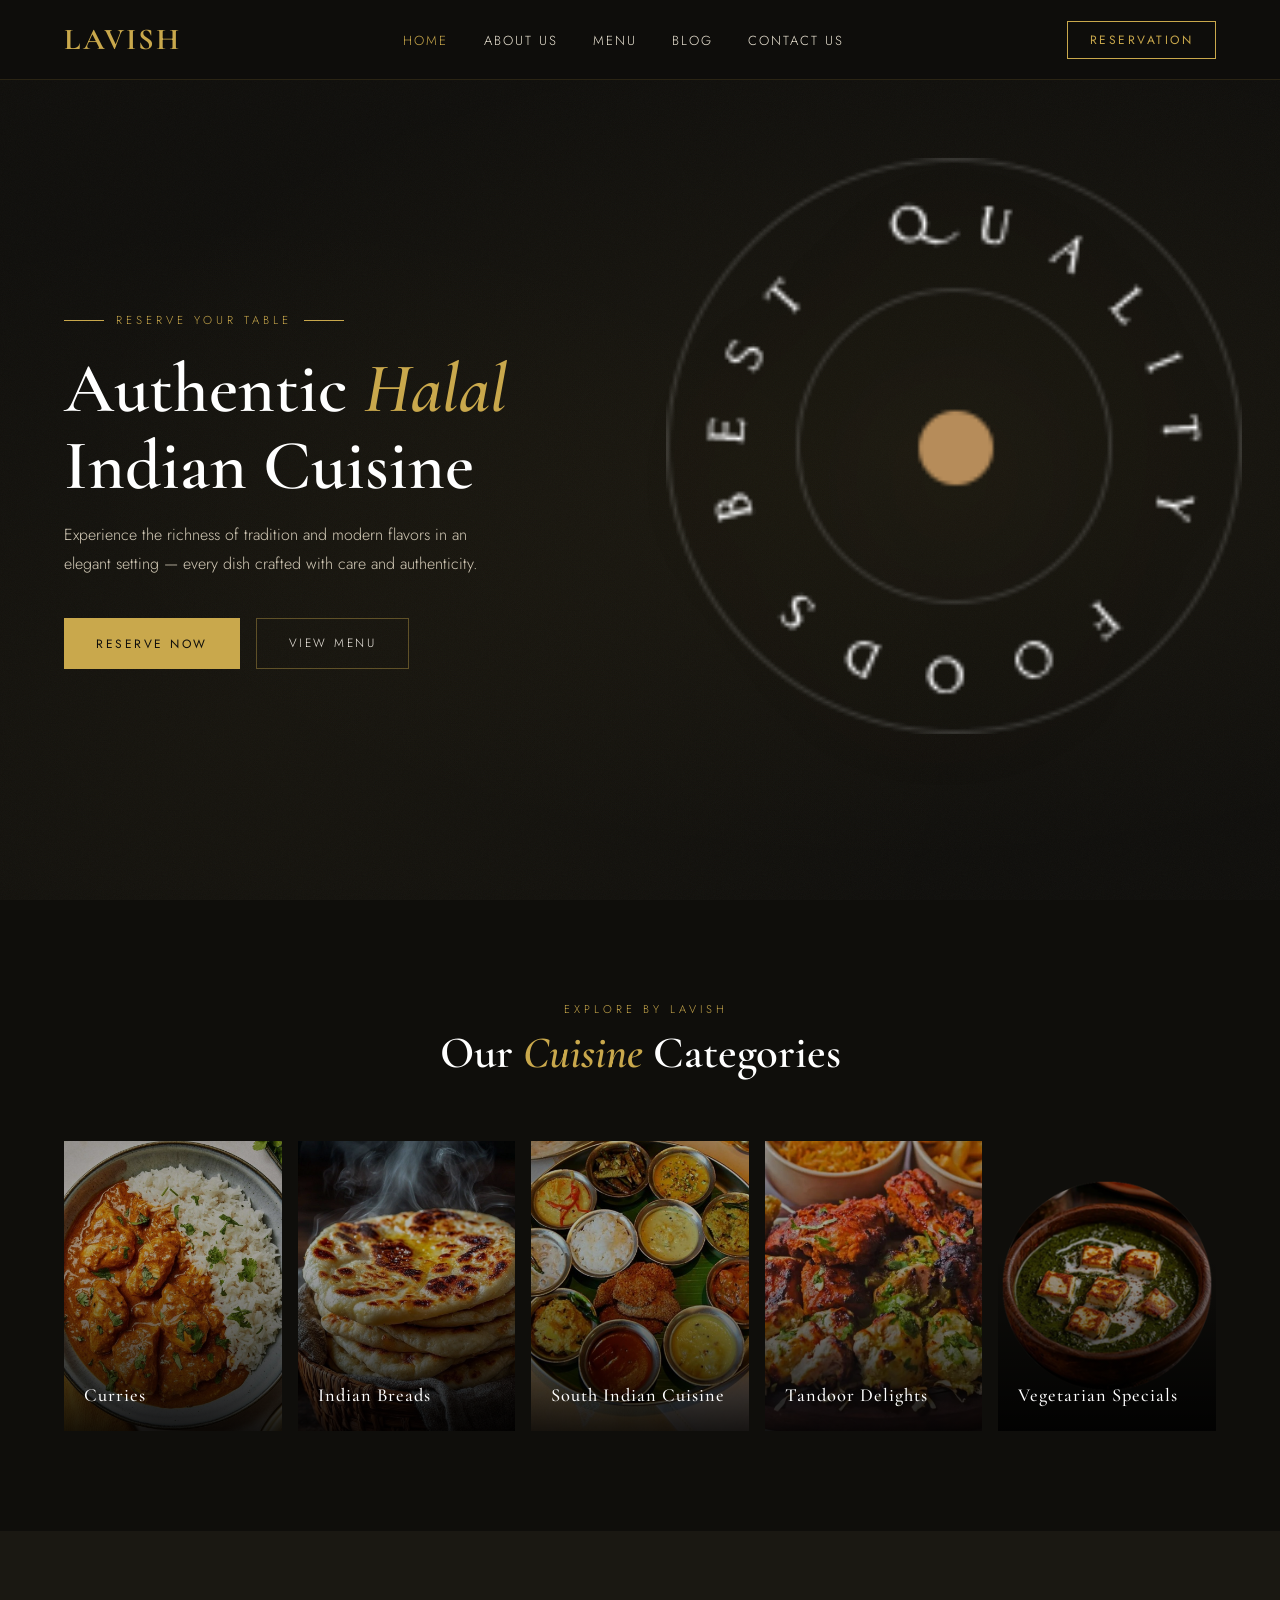
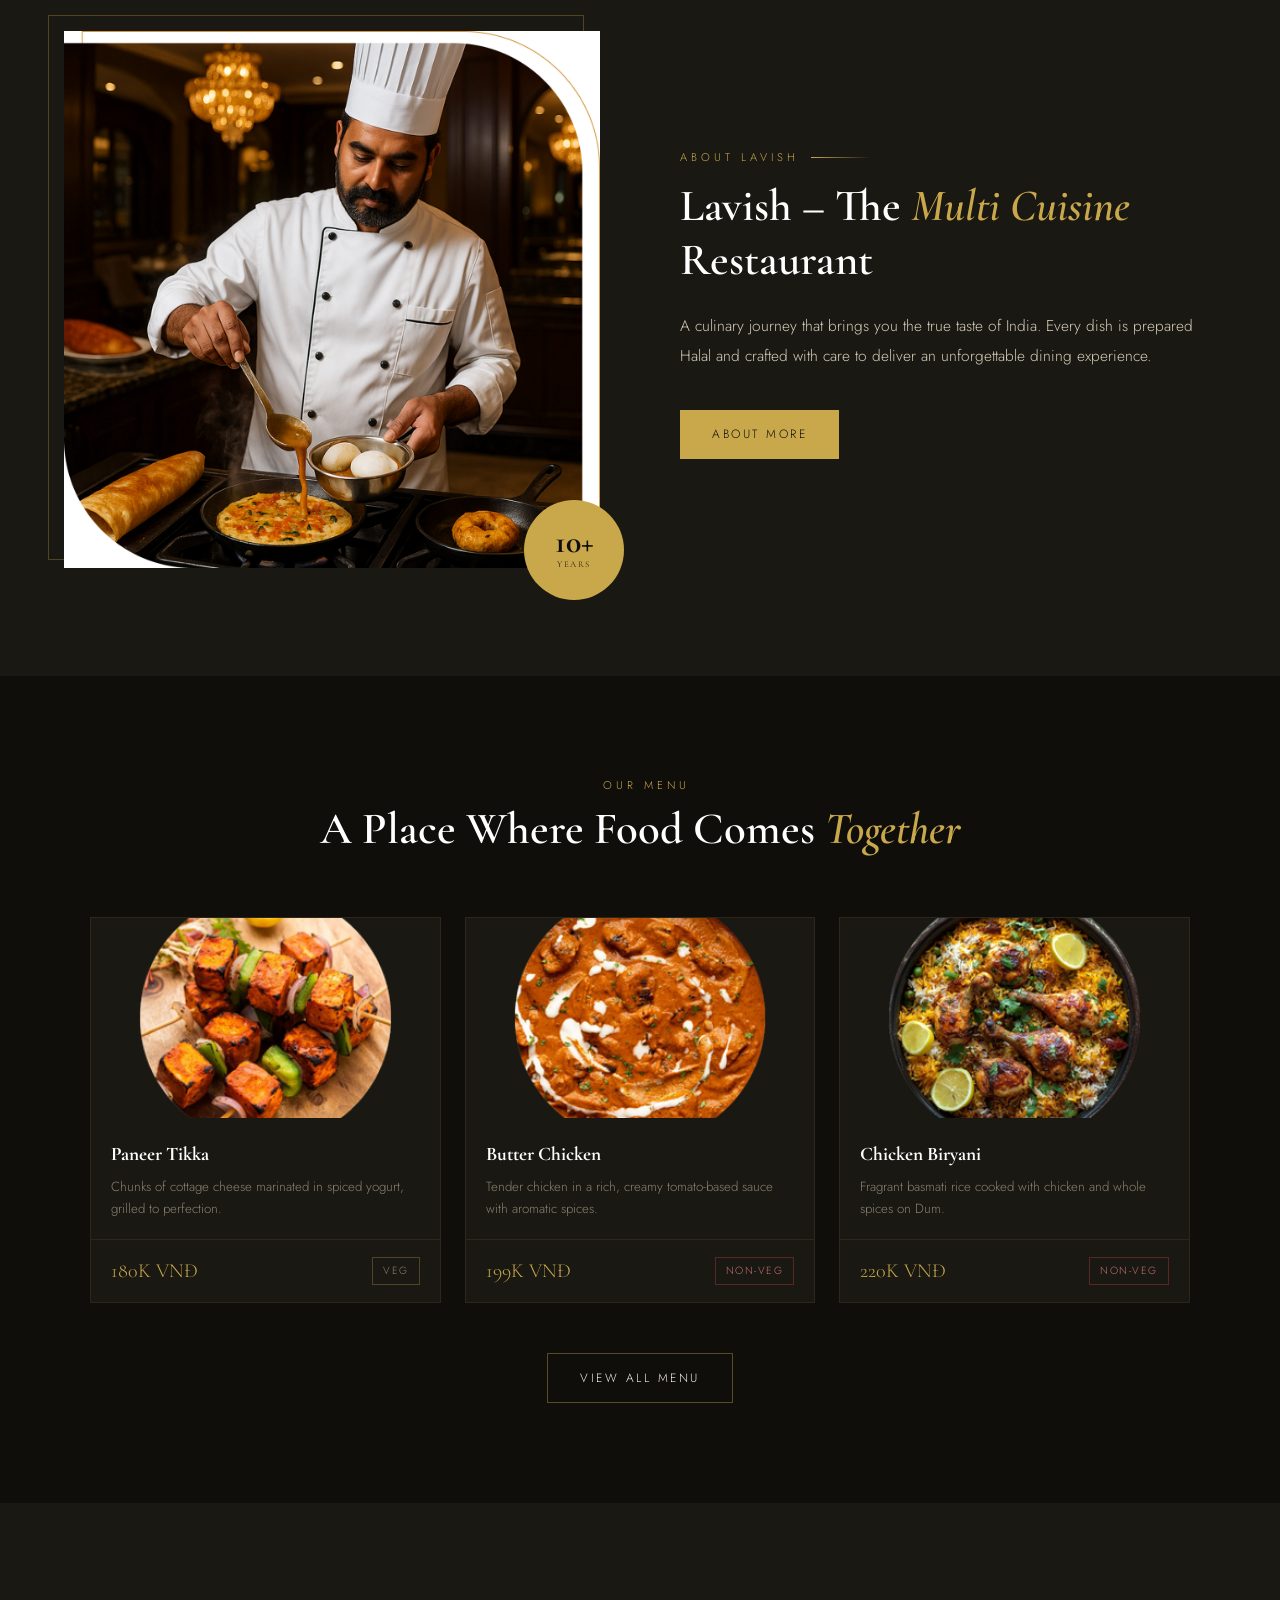
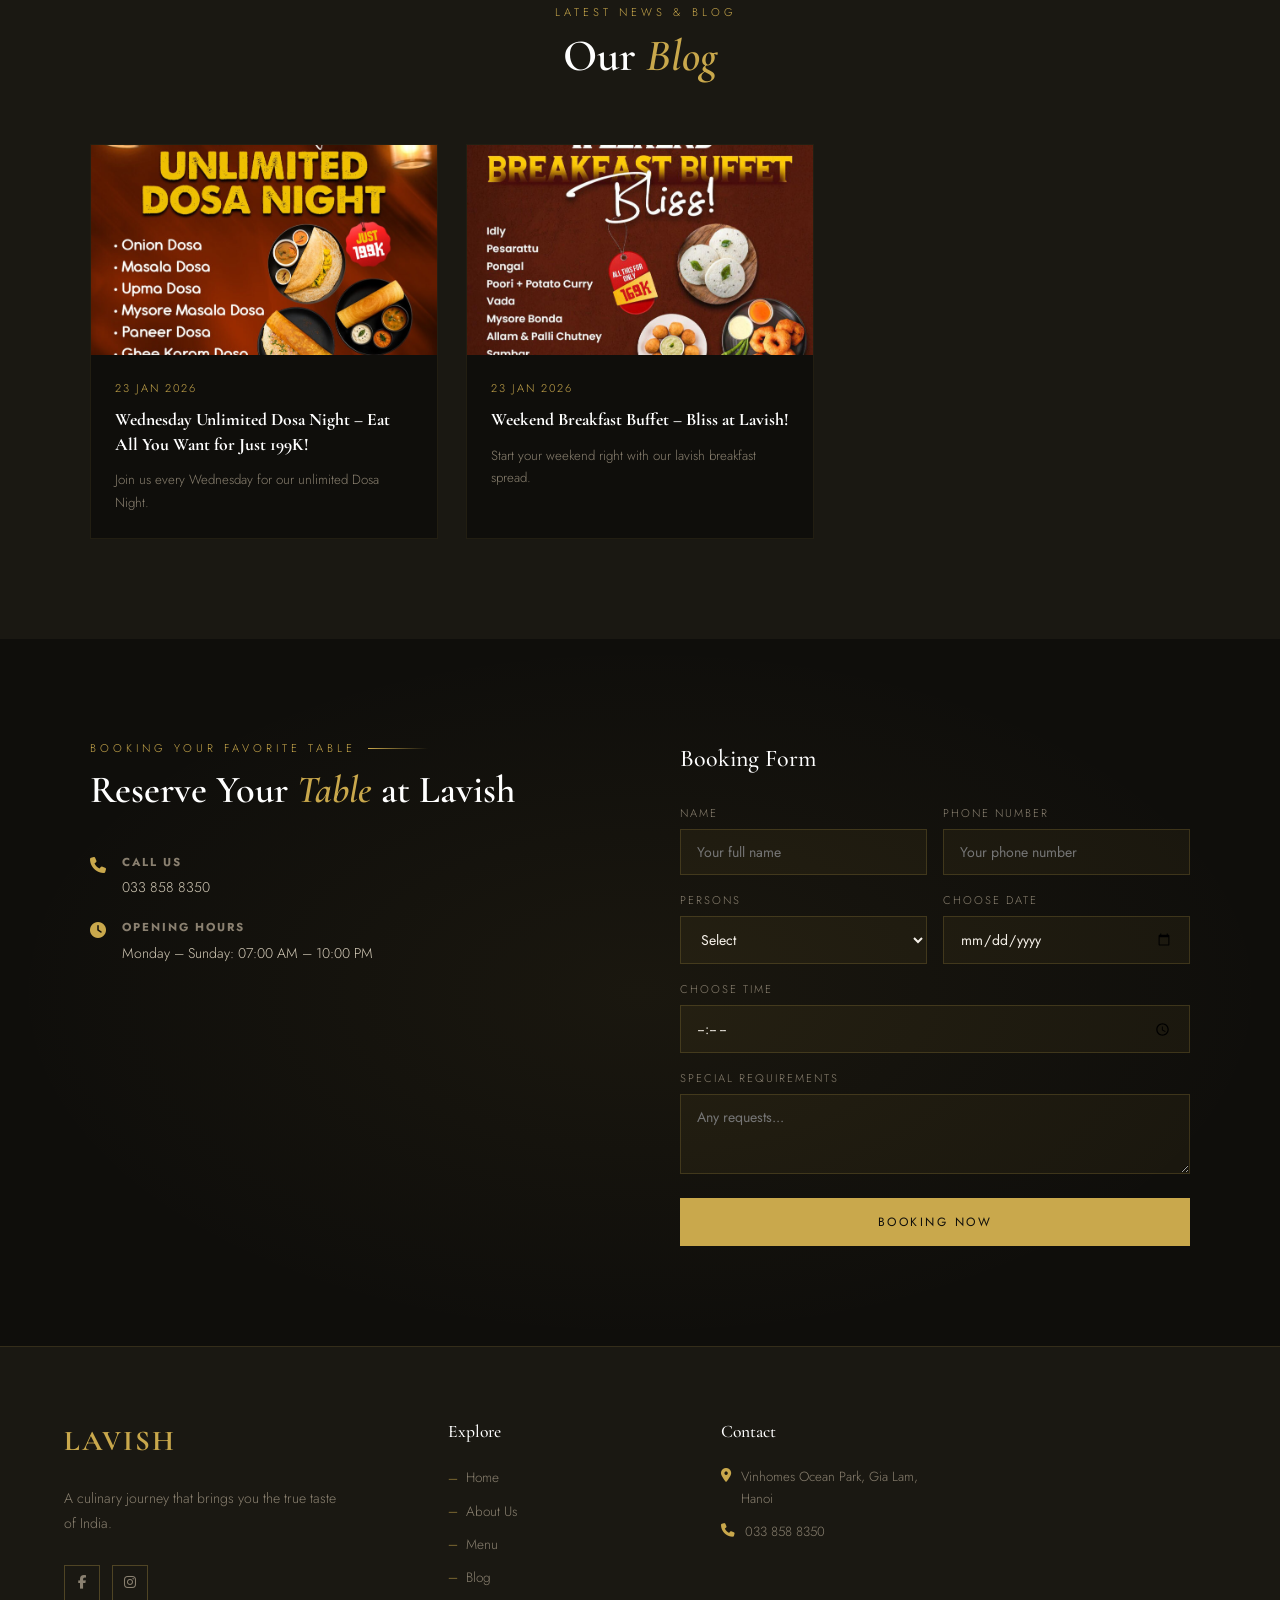
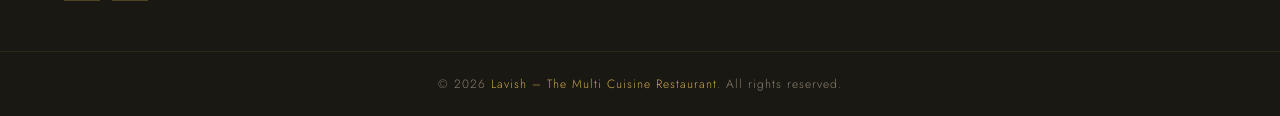
==== commit 5c5e613c: "Update index.html" ====
--- a/index.html
+++ b/index.html
@@ -73,7 +73,7 @@
         <div class="explore-card-overlay"><h3>Tandoor Delights</h3></div>
       </div>
       <div class="explore-card">
-        <img src="images/Vegetarian-Specials-1.jpg" alt="Vegetarian Specials" loading="lazy" />
+        <img src="images/palak-paneer.png" alt="Vegetarian Specials" loading="lazy" />
         <div class="explore-card-overlay"><h3>Vegetarian Specials</h3></div>
       </div>
     </div>
